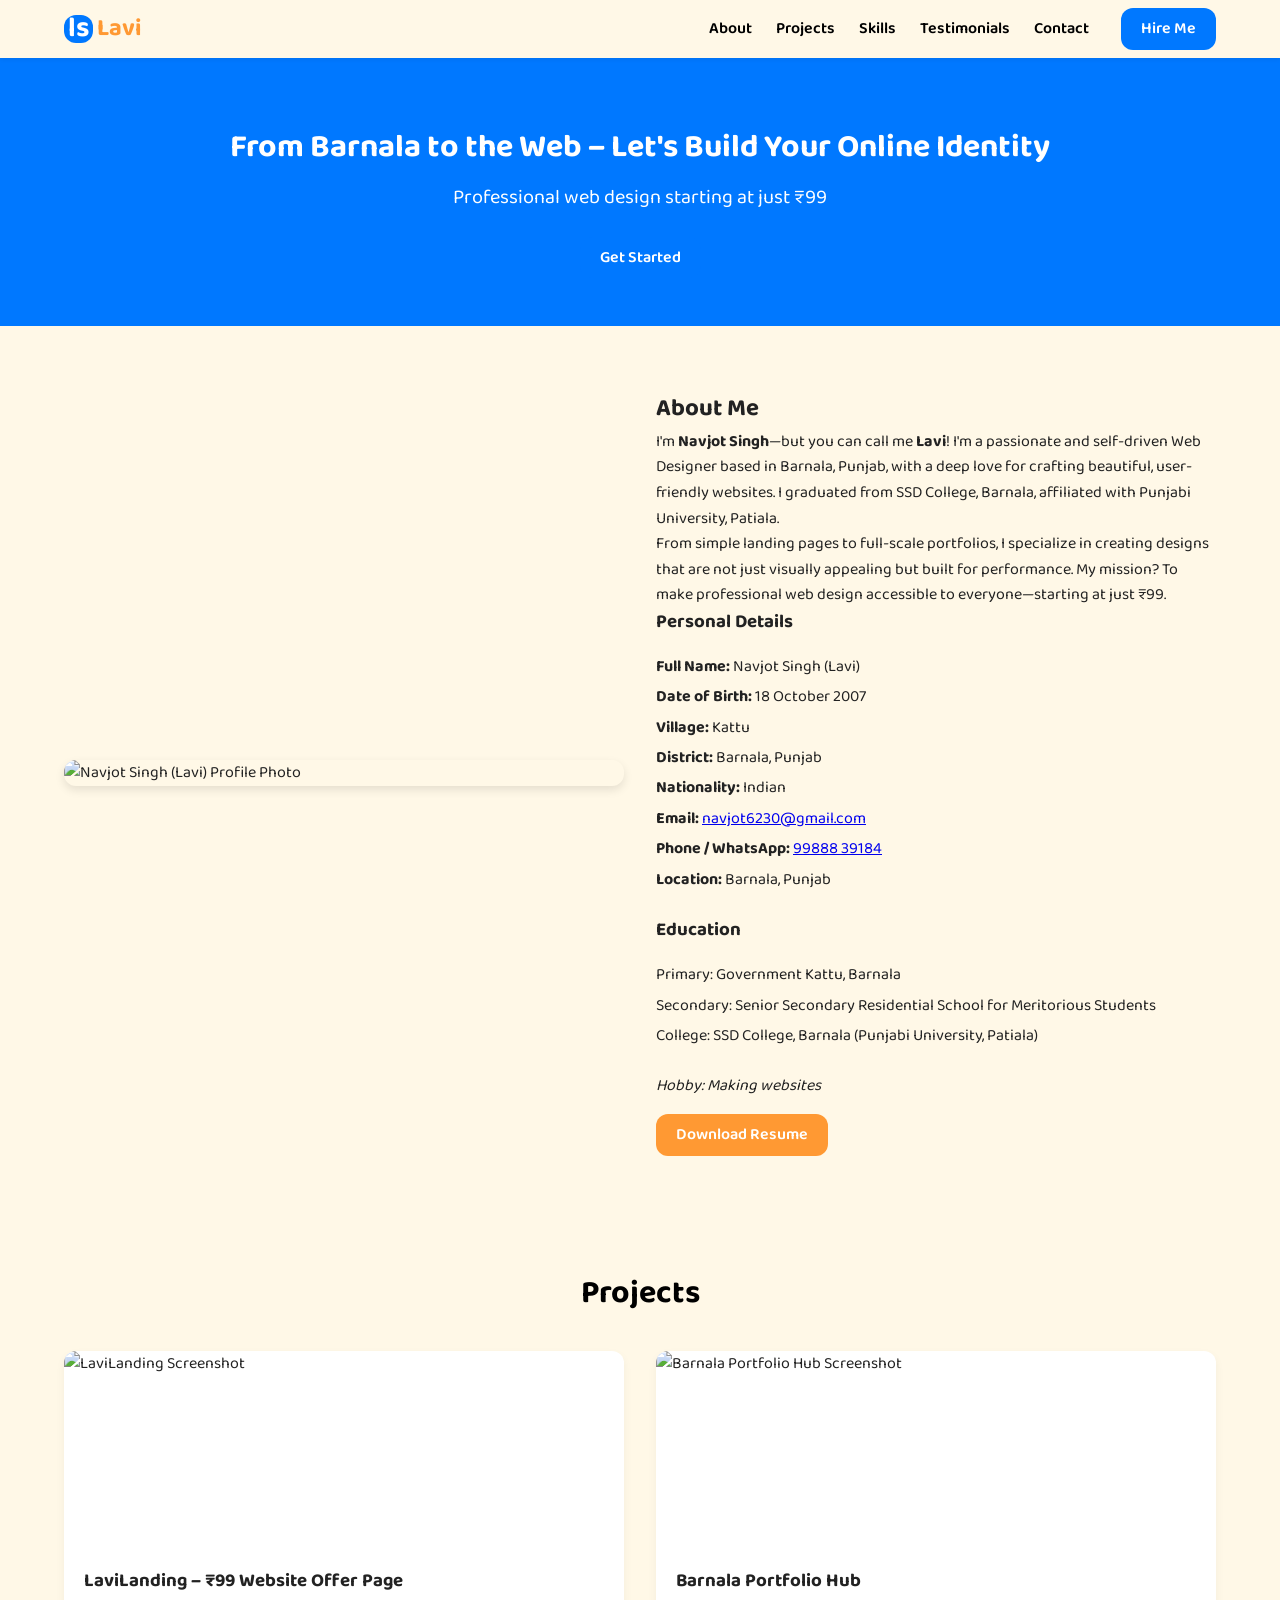
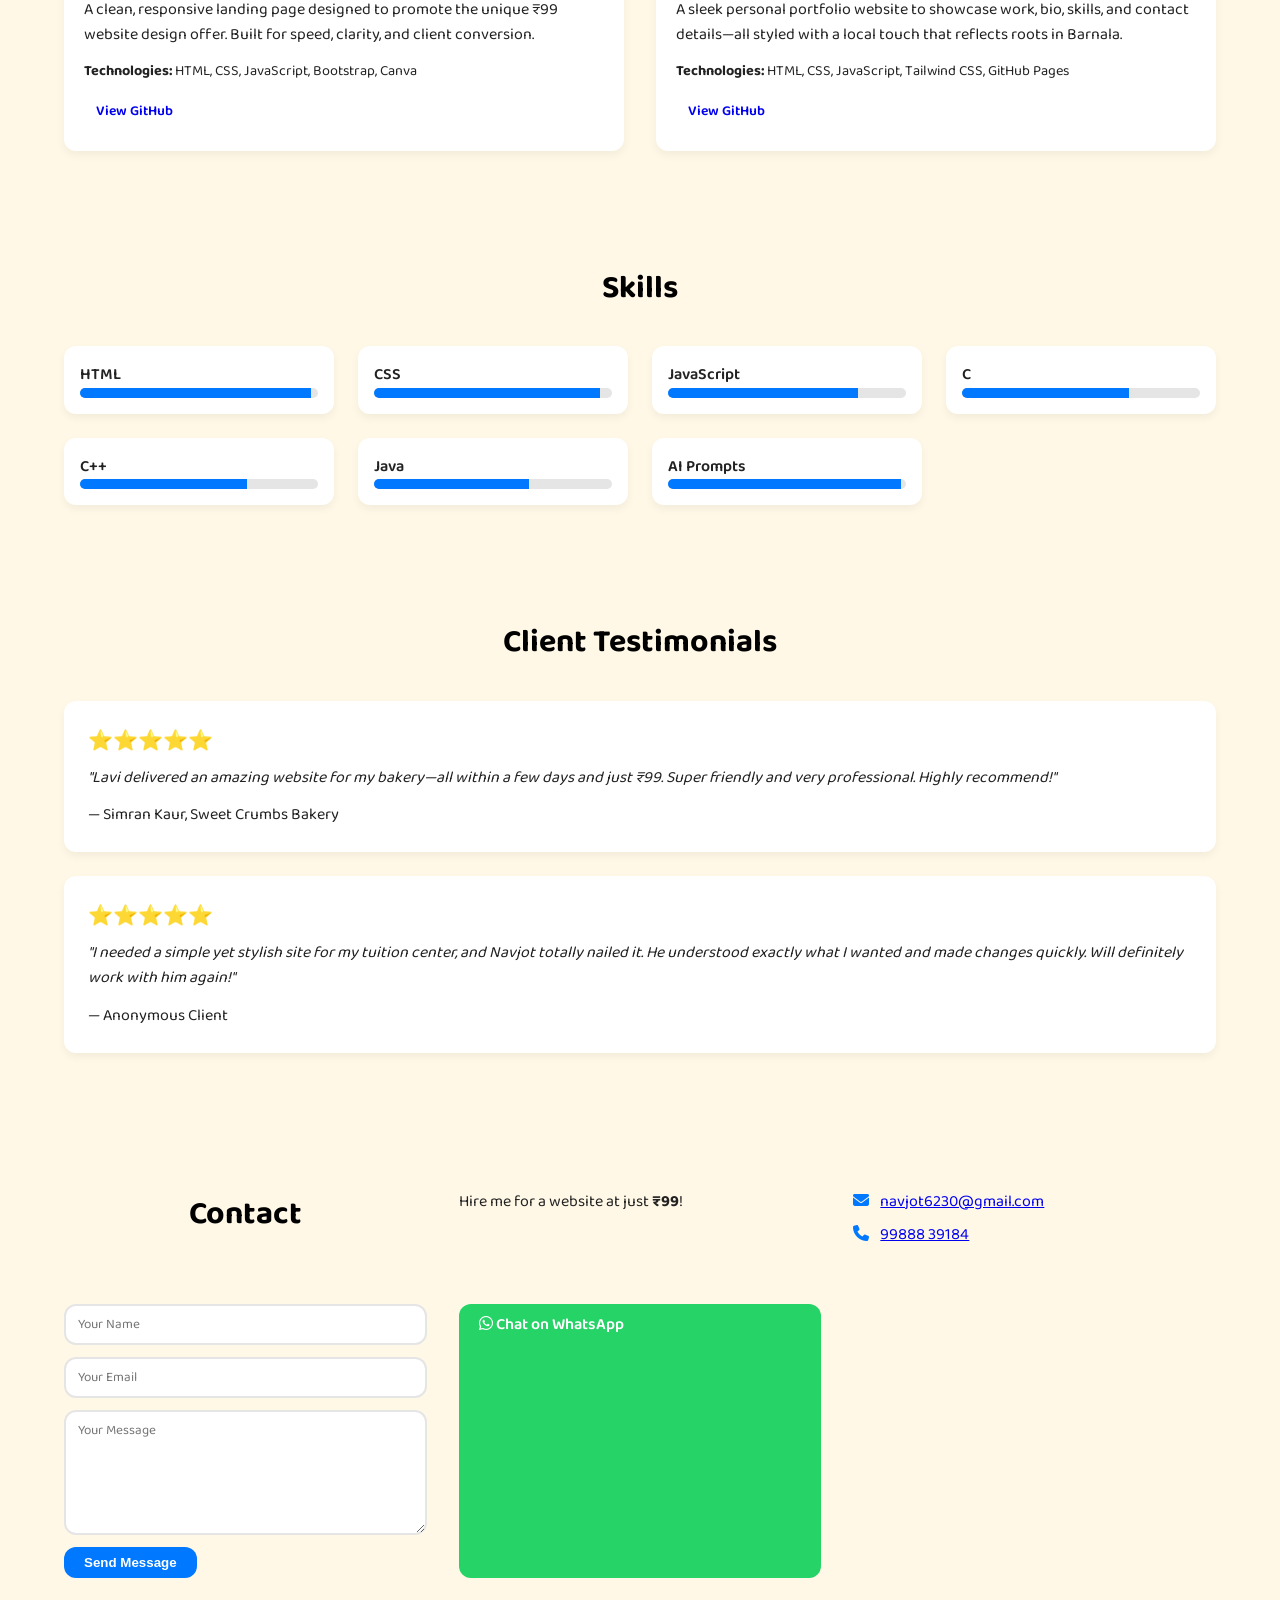
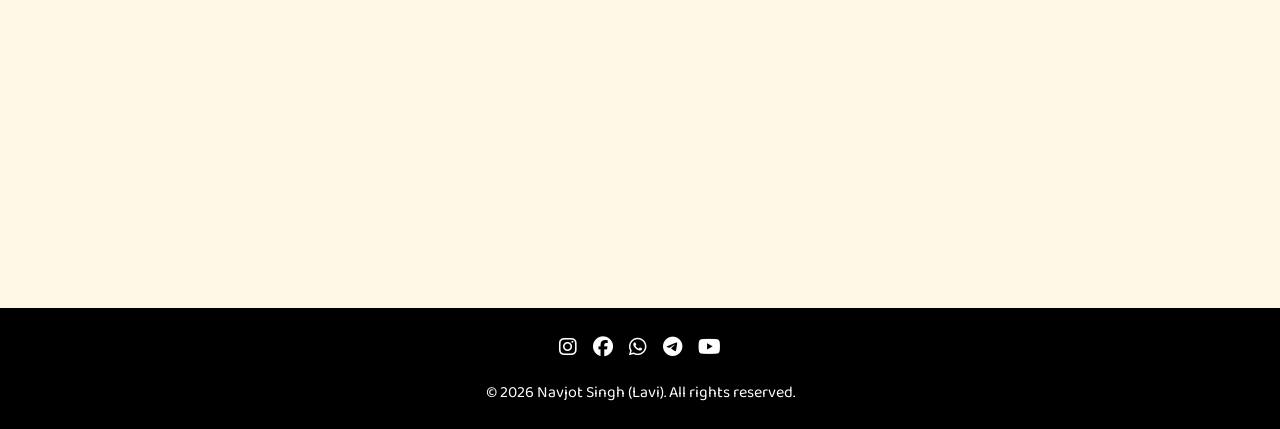
==== index.html @ 74b651ef "Create personal portfolio website with responsive design and interactive features Co-authored-by: sa" ====
<!DOCTYPE html>
<html lang="en">
<head>
  <meta charset="UTF-8" />
  <meta http-equiv="X-UA-Compatible" content="IE=edge" />
  <meta name="viewport" content="width=device-width, initial-scale=1.0" />
  <title>Navjot Singh | Web Designer</title>

  <!-- Google Fonts: Playful rounded font -->
  <link href="https://fonts.googleapis.com/css2?family=Baloo+2:wght@400;600;700&display=swap" rel="stylesheet" />

  <!-- Font Awesome for icons -->
  <link
    rel="stylesheet"
    href="https://cdnjs.cloudflare.com/ajax/libs/font-awesome/6.5.0/css/all.min.css"
    integrity="sha512-V/9qNvZ9wK9mJl+pdJYl4rywDYEpn9I4QeL0iXk0n0U0DQZjgFPB4HhY8vox5lsthPOXJtiXTx30+inrO8U5Bw=="
    crossorigin="anonymous"
    referrerpolicy="no-referrer"
  />

  <!-- Main stylesheet -->
  <link rel="stylesheet" href="css/style.css" />
</head>
<body>
  <!-- Header & Navigation -->
  <header class="header">
    <div class="container nav-container">
      <a href="#" class="logo" aria-label="Lavi Logo">
        <!-- Simple text logo; replace span with an actual SVG or image if available -->
        <span class="logo-icon">ls</span>
        <span class="logo-text">Lavi</span>
      </a>

      <nav class="navbar" id="navbar">
        <ul class="nav-links">
          <li><a href="#about">About</a></li>
          <li><a href="#projects">Projects</a></li>
          <li><a href="#skills">Skills</a></li>
          <li><a href="#testimonials">Testimonials</a></li>
          <li><a href="#contact">Contact</a></li>
        </ul>
        <a class="btn btn-hire" href="https://wa.me/919988839184" target="_blank" rel="noopener">Hire Me</a>
      </nav>

      <!-- Mobile menu toggle -->
      <button class="burger" id="burger" aria-label="Toggle navigation">
        <span class="bar"></span>
        <span class="bar"></span>
        <span class="bar"></span>
      </button>
    </div>
  </header>

  <main>
    <!-- Hero / Tagline -->
    <section id="hero" class="hero">
      <div class="container hero-content">
        <h1 class="hero-title">From Barnala to the Web – Let's Build Your Online Identity</h1>
        <p class="hero-subtitle">Professional web design starting at just ₹99</p>
        <a href="#contact" class="btn btn-primary">Get Started</a>
      </div>
    </section>

    <!-- About Section -->
    <section id="about" class="section about-section">
      <div class="container about-container">
        <img
          src="https://i.imgur.com/mAOugDT.png"
          alt="Navjot Singh (Lavi) Profile Photo"
          class="profile-photo"
        />

        <div class="about-text">
          <h2>About Me</h2>
          <p>
            I'm <strong>Navjot Singh</strong>—but you can call me <strong>Lavi</strong>! I'm a passionate and
            self-driven Web Designer based in Barnala, Punjab, with a deep love for crafting beautiful,
            user-friendly websites. I graduated from SSD College, Barnala, affiliated with Punjabi University,
            Patiala.
          </p>
          <p>
            From simple landing pages to full-scale portfolios, I specialize in creating designs that are not
            just visually appealing but built for performance. My mission? To make professional web design
            accessible to everyone—starting at just ₹99.
          </p>

          <h3>Personal Details</h3>
          <ul class="personal-details">
            <li><strong>Full Name:</strong> Navjot Singh (Lavi)</li>
            <li><strong>Date of Birth:</strong> 18 October 2007</li>
            <li><strong>Village:</strong> Kattu</li>
            <li><strong>District:</strong> Barnala, Punjab</li>
            <li><strong>Nationality:</strong> Indian</li>
            <li><strong>Email:</strong> <a href="mailto:navjot6230@gmail.com">navjot6230@gmail.com</a></li>
            <li><strong>Phone / WhatsApp:</strong> <a href="tel:+919988839184">99888&nbsp;39184</a></li>
            <li><strong>Location:</strong> Barnala, Punjab</li>
          </ul>

          <h3>Education</h3>
          <ul class="education-details">
            <li>Primary: Government Kattu, Barnala</li>
            <li>Secondary: Senior Secondary Residential School for Meritorious Students</li>
            <li>College: SSD College, Barnala (Punjabi University, Patiala)</li>
          </ul>

          <p class="hobby">Hobby: Making websites</p>

          <a href="assets/resume.pdf" class="btn btn-secondary" download>Download Resume</a>
        </div>
      </div>
    </section>

    <!-- Projects Section -->
    <section id="projects" class="section projects-section">
      <div class="container">
        <h2 class="section-title">Projects</h2>

        <div class="projects-grid">
          <!-- Project 1 -->
          <article class="project-card">
            <img src="assets/project1-placeholder.png" alt="LaviLanding Screenshot" />
            <div class="project-content">
              <h3>LaviLanding – ₹99 Website Offer Page</h3>
              <p>
                A clean, responsive landing page designed to promote the unique ₹99 website design offer. Built
                for speed, clarity, and client conversion.
              </p>
              <p class="tech-stack">
                <strong>Technologies:</strong> HTML, CSS, JavaScript, Bootstrap, Canva
              </p>
              <div class="project-links">
                <a href="#" target="_blank" class="btn btn-sm">View GitHub</a>
              </div>
            </div>
          </article>

          <!-- Project 2 -->
          <article class="project-card">
            <img src="assets/project2-placeholder.png" alt="Barnala Portfolio Hub Screenshot" />
            <div class="project-content">
              <h3>Barnala Portfolio Hub</h3>
              <p>
                A sleek personal portfolio website to showcase work, bio, skills, and contact details—all
                styled with a local touch that reflects roots in Barnala.
              </p>
              <p class="tech-stack">
                <strong>Technologies:</strong> HTML, CSS, JavaScript, Tailwind CSS, GitHub Pages
              </p>
              <div class="project-links">
                <a href="#" target="_blank" class="btn btn-sm">View GitHub</a>
              </div>
            </div>
          </article>
        </div>
      </div>
    </section>

    <!-- Skills Section -->
    <section id="skills" class="section skills-section">
      <div class="container">
        <h2 class="section-title">Skills</h2>

        <div class="skills-grid">
          <div class="skill">
            <span class="skill-name">HTML</span>
            <div class="progress-bar" data-level="97"></div>
          </div>
          <div class="skill">
            <span class="skill-name">CSS</span>
            <div class="progress-bar" data-level="95"></div>
          </div>
          <div class="skill">
            <span class="skill-name">JavaScript</span>
            <div class="progress-bar" data-level="80"></div>
          </div>
          <div class="skill">
            <span class="skill-name">C</span>
            <div class="progress-bar" data-level="70"></div>
          </div>
          <div class="skill">
            <span class="skill-name">C++</span>
            <div class="progress-bar" data-level="70"></div>
          </div>
          <div class="skill">
            <span class="skill-name">Java</span>
            <div class="progress-bar" data-level="65"></div>
          </div>
          <div class="skill">
            <span class="skill-name">AI Prompts</span>
            <div class="progress-bar" data-level="98"></div>
          </div>
        </div>
      </div>
    </section>

    <!-- Testimonials Section -->
    <section id="testimonials" class="section testimonials-section">
      <div class="container">
        <h2 class="section-title">Client Testimonials</h2>
        <div class="testimonial">
          <p class="rating">⭐️⭐️⭐️⭐️⭐️</p>
          <blockquote>
            "Lavi delivered an amazing website for my bakery—all within a few days and just ₹99. Super friendly
            and very professional. Highly recommend!"
          </blockquote>
          <p class="author">— Simran Kaur, Sweet Crumbs Bakery</p>
        </div>

        <div class="testimonial">
          <p class="rating">⭐️⭐️⭐️⭐️⭐️</p>
          <blockquote>
            "I needed a simple yet stylish site for my tuition center, and Navjot totally nailed it. He
            understood exactly what I wanted and made changes quickly. Will definitely work with him again!"
          </blockquote>
          <p class="author">— Anonymous Client</p>
        </div>
      </div>
    </section>

    <!-- Contact Section -->
    <section id="contact" class="section contact-section">
      <div class="container contact-container">
        <h2 class="section-title">Contact</h2>
        <p class="cta-text">Hire me for a website at just <strong>₹99</strong>!</p>

        <div class="contact-info">
          <p><i class="fas fa-envelope"></i> <a href="mailto:navjot6230@gmail.com">navjot6230@gmail.com</a></p>
          <p><i class="fas fa-phone"></i> <a href="tel:+919988839184">99888&nbsp;39184</a></p>
        </div>

        <form class="contact-form" action="https://formspree.io/f/your_form_id" method="POST">
          <input type="text" name="name" placeholder="Your Name" required />
          <input type="email" name="email" placeholder="Your Email" required />
          <textarea name="message" rows="5" placeholder="Your Message" required></textarea>
          <button type="submit" class="btn btn-primary">Send Message</button>
        </form>

        <a class="btn btn-whatsapp" href="https://wa.me/919988839184" target="_blank" rel="noopener">
          <i class="fab fa-whatsapp"></i> Chat on WhatsApp
        </a>

        <!-- Embed Google Map -->
        <div class="map-wrapper">
          <iframe
            src="https://www.google.com/maps?q=Kattu%20Barnala%20Punjab&output=embed"
            loading="lazy"
            referrerpolicy="no-referrer-when-downgrade"
            title="Kattu, Barnala, Punjab Location"></iframe>
        </div>
      </div>
    </section>
  </main>

  <!-- Footer -->
  <footer class="footer">
    <div class="container footer-container">
      <div class="social-links">
        <a href="https://www.instagram.com/lavi__47x?igsh=YzA5d3l1a29jNGkz" target="_blank" aria-label="Instagram"><i class="fab fa-instagram"></i></a>
        <a href="https://www.facebook.com/share/15iCTznhn7/" target="_blank" aria-label="Facebook"><i class="fab fa-facebook"></i></a>
        <a href="https://wa.me/qr/LM7FTAKKUY2JJ1" target="_blank" aria-label="WhatsApp"><i class="fab fa-whatsapp"></i></a>
        <a href="https://t.me/Lavi00006" target="_blank" aria-label="Telegram"><i class="fab fa-telegram"></i></a>
        <a href="https://youtube.com/@lavibarnala?si=M-4lL4zSUDJG3lQK" target="_blank" aria-label="YouTube"><i class="fab fa-youtube"></i></a>
      </div>
      <p>&copy; <span id="year"></span> Navjot Singh (Lavi). All rights reserved.</p>
    </div>
  </footer>

  <!-- Main script -->
  <script src="js/script.js"></script>
</body>
</html>
---- css/style.css ----
:root {
  --creme: #fff8e7;
  --saffron: #ff9933;
  --blue: #0078ff;
  --black: #000;
  --primary: var(--blue);
  --text: #222;
  --radius: 0.75rem;
}

* {
  box-sizing: border-box;
  margin: 0;
  padding: 0;
}

html {
  scroll-behavior: smooth;
}

body {
  font-family: "Baloo 2", cursive, sans-serif;
  background: var(--creme);
  color: var(--text);
  line-height: 1.6;
}

img {
  max-width: 100%;
  display: block;
}

.container {
  width: 90%;
  max-width: 1200px;
  margin: 0 auto;
}

/* Header */
.header {
  background: var(--creme);
  position: sticky;
  top: 0;
  z-index: 1000;
  box-shadow: 0 2px 4px rgba(0, 0, 0, 0.05);
}

.nav-container {
  display: flex;
  align-items: center;
  justify-content: space-between;
  padding: 0.5rem 0;
}

.logo {
  display: flex;
  align-items: center;
  gap: 0.25rem;
  font-size: 1.5rem;
  font-weight: 700;
  color: var(--saffron);
  text-decoration: none;
}

.logo-icon {
  font-size: 1.75rem;
  background: var(--blue);
  color: #fff;
  padding: 0 0.25rem;
  border-radius: var(--radius);
  line-height: 1;
}

.navbar {
  display: flex;
  align-items: center;
  gap: 2rem;
}

.nav-links {
  list-style: none;
  display: flex;
  gap: 1.5rem;
}

.nav-links a {
  text-decoration: none;
  color: var(--black);
  font-weight: 600;
  transition: color 0.2s ease-in-out;
}

.nav-links a:hover {
  color: var(--primary);
}

.btn {
  display: inline-block;
  padding: 0.5rem 1.25rem;
  border: none;
  border-radius: var(--radius);
  font-weight: 600;
  cursor: pointer;
  text-decoration: none;
}

.btn-hire,
.btn-primary {
  background: var(--primary);
  color: #fff;
}

.btn-secondary {
  background: var(--saffron);
  color: #fff;
}

.btn-sm {
  padding: 0.3rem 0.75rem;
  font-size: 0.875rem;
}

.btn-whatsapp {
  background: #25d366;
  color: #fff;
}

/* Burger */
.burger {
  background: transparent;
  border: none;
  cursor: pointer;
  display: none;
  flex-direction: column;
  gap: 4px;
}

.bar {
  width: 24px;
  height: 3px;
  background: var(--black);
  transition: all 0.3s ease-in-out;
}

/* Hero */
.hero {
  display: flex;
  align-items: center;
  justify-content: center;
  text-align: center;
  padding: 4rem 0 3rem;
  background: var(--primary);
  color: #fff;
}

.hero-title {
  font-size: 2rem;
  margin-bottom: 0.5rem;
}

.hero-subtitle {
  font-size: 1.25rem;
  margin-bottom: 1.5rem;
}

/* Sections */
.section {
  padding: 4rem 0 3rem;
}

.section-title {
  text-align: center;
  font-size: 2rem;
  margin-bottom: 2rem;
  color: var(--black);
}

/* About */
.about-container {
  display: grid;
  grid-template-columns: repeat(auto-fit, minmax(280px, 1fr));
  gap: 2rem;
  align-items: center;
}

.profile-photo {
  border-radius: var(--radius);
  box-shadow: 0 4px 10px rgba(0, 0, 0, 0.1);
}

.personal-details,
.education-details {
  list-style: none;
  margin: 1rem 0 1.5rem;
}

.personal-details li,
.education-details li {
  margin-bottom: 0.3rem;
}

.hobby {
  font-style: italic;
  margin-bottom: 1rem;
}

/* Projects */
.projects-grid {
  display: grid;
  grid-template-columns: repeat(auto-fit, minmax(300px, 1fr));
  gap: 2rem;
}

.project-card {
  background: #fff;
  border-radius: var(--radius);
  overflow: hidden;
  box-shadow: 0 4px 10px rgba(0, 0, 0, 0.05);
  transition: transform 0.2s ease-in-out;
}

.project-card:hover {
  transform: translateY(-4px);
}

.project-card img {
  width: 100%;
  height: 200px;
  object-fit: cover;
}

.project-content {
  padding: 1rem 1.25rem 1.5rem;
}

.tech-stack {
  font-size: 0.9rem;
  margin: 0.75rem 0;
}

/* Skills */
.skills-grid {
  display: grid;
  grid-template-columns: repeat(auto-fit, minmax(250px, 1fr));
  gap: 1.5rem;
}

.skill {
  background: #fff;
  padding: 1rem;
  border-radius: var(--radius);
  box-shadow: 0 4px 8px rgba(0, 0, 0, 0.05);
}

.skill-name {
  font-weight: 600;
  margin-bottom: 0.5rem;
}

.progress-bar {
  width: 100%;
  height: 10px;
  background: #e5e5e5;
  border-radius: 10px;
  position: relative;
  overflow: hidden;
}

.progress-bar::before {
  content: "";
  position: absolute;
  top: 0;
  left: 0;
  height: 100%;
  width: var(--level, 0%);
  background: var(--primary);
  transition: width 1s ease-in-out;
}

/* Testimonials */
.testimonial {
  background: #fff;
  padding: 1.5rem;
  margin-bottom: 1.5rem;
  border-radius: var(--radius);
  box-shadow: 0 4px 8px rgba(0, 0, 0, 0.05);
}

.testimonial .rating {
  font-size: 1.25rem;
  margin-bottom: 0.5rem;
  color: var(--saffron);
}

.testimonial blockquote {
  font-style: italic;
  margin-bottom: 0.75rem;
}

/* Contact */
.contact-container {
  display: grid;
  grid-template-columns: repeat(auto-fit, minmax(320px, 1fr));
  gap: 2rem;
}

.contact-info p {
  margin-bottom: 0.5rem;
}

.contact-info i {
  margin-right: 0.5rem;
  color: var(--primary);
}

.contact-form {
  display: flex;
  flex-direction: column;
  gap: 0.75rem;
}

.contact-form input,
.contact-form textarea {
  padding: 0.5rem 0.75rem;
  border: 2px solid #e5e5e5;
  border-radius: var(--radius);
  font-family: inherit;
}

.contact-form button {
  align-self: flex-start;
}

.map-wrapper {
  grid-column: 1 / -1;
  height: 250px;
  border-radius: var(--radius);
  overflow: hidden;
}

.map-wrapper iframe {
  width: 100%;
  height: 100%;
  border: 0;
}

/* Footer */
.footer {
  background: var(--black);
  color: #fff;
  padding: 1.5rem 0;
  text-align: center;
}

.footer-container {
  display: flex;
  flex-direction: column;
  gap: 1rem;
  align-items: center;
}

.social-links {
  display: flex;
  gap: 1rem;
}

.social-links a {
  color: #fff;
  font-size: 1.25rem;
  transition: color 0.2s ease-in-out;
}

.social-links a:hover {
  color: var(--saffron);
}

/* Responsive */
@media (max-width: 768px) {
  .navbar {
    position: fixed;
    top: 0;
    right: -100%;
    height: 100vh;
    width: 70%;
    background: var(--creme);
    flex-direction: column;
    align-items: flex-start;
    padding: 4rem 2rem;
    gap: 2rem;
    transition: right 0.3s ease-in-out;
  }

  .navbar.open {
    right: 0;
  }

  .nav-links {
    flex-direction: column;
    gap: 1rem;
  }

  .burger {
    display: flex;
  }
}
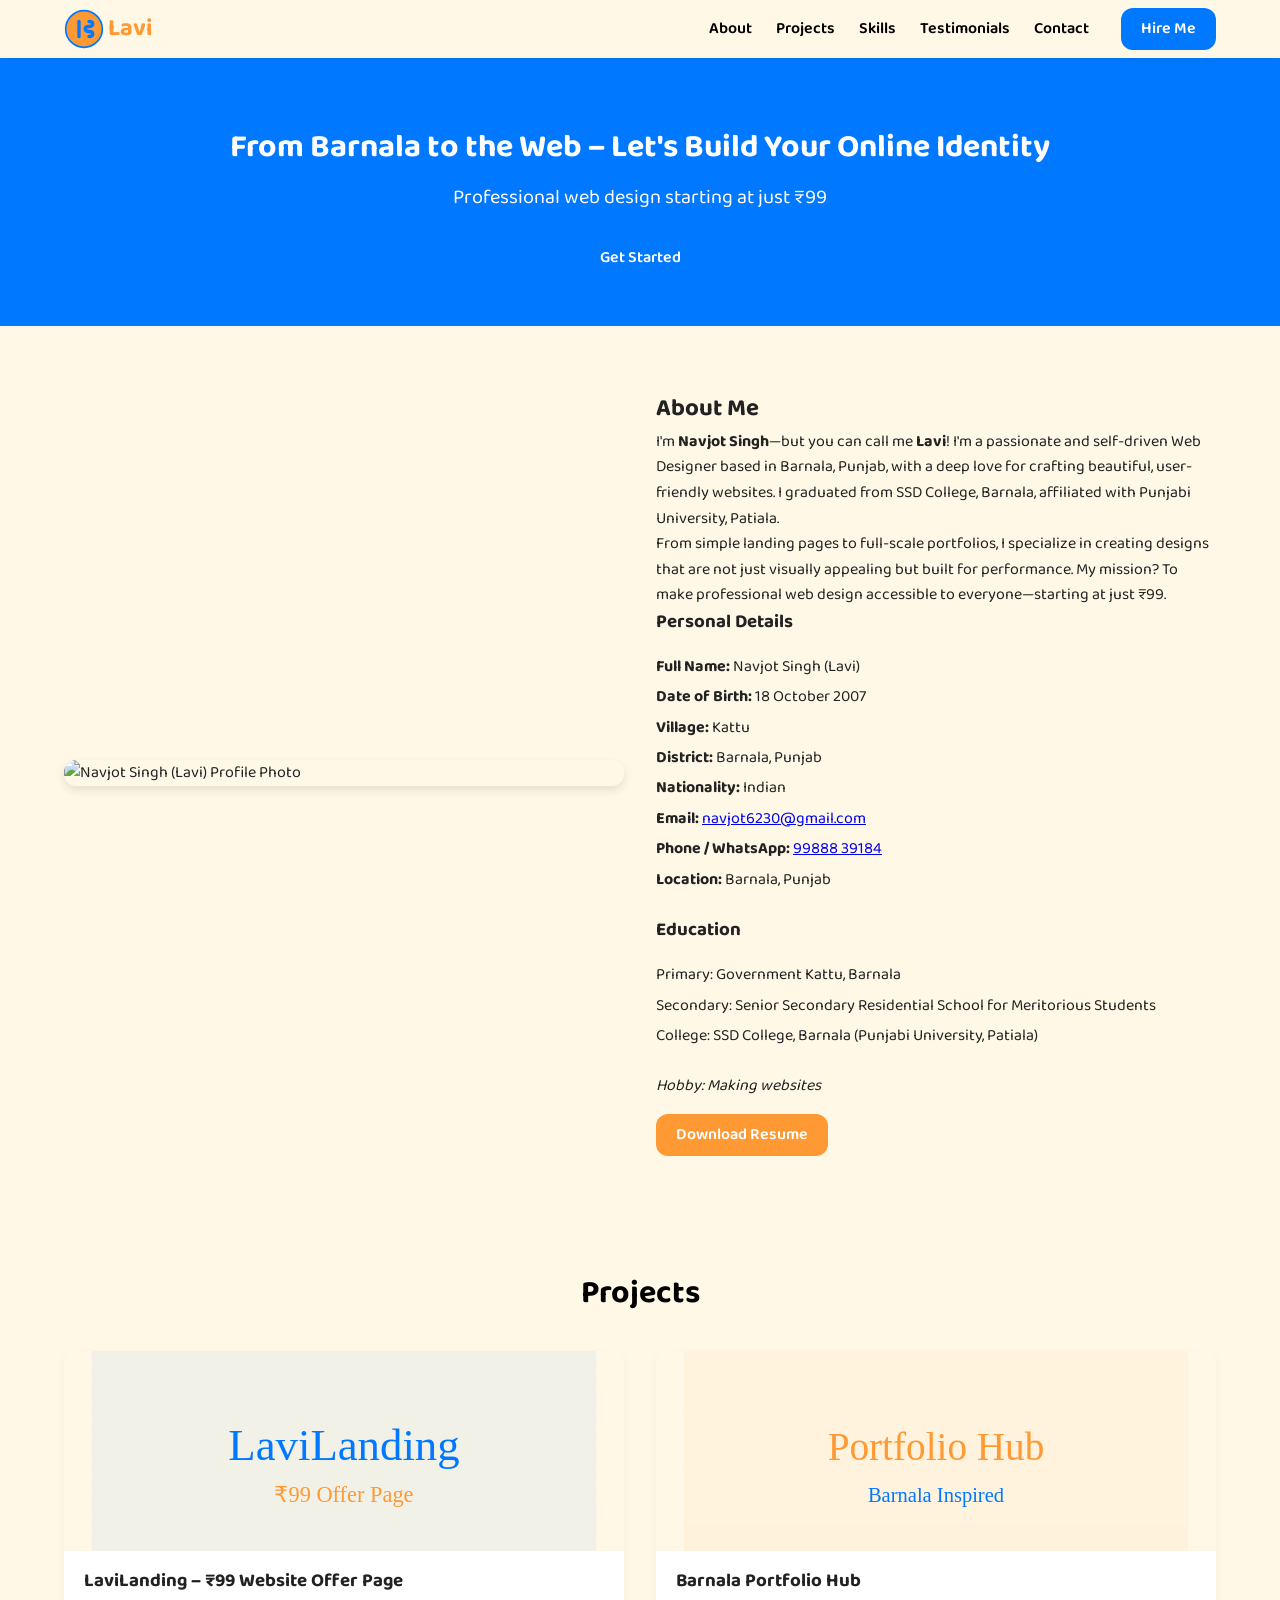
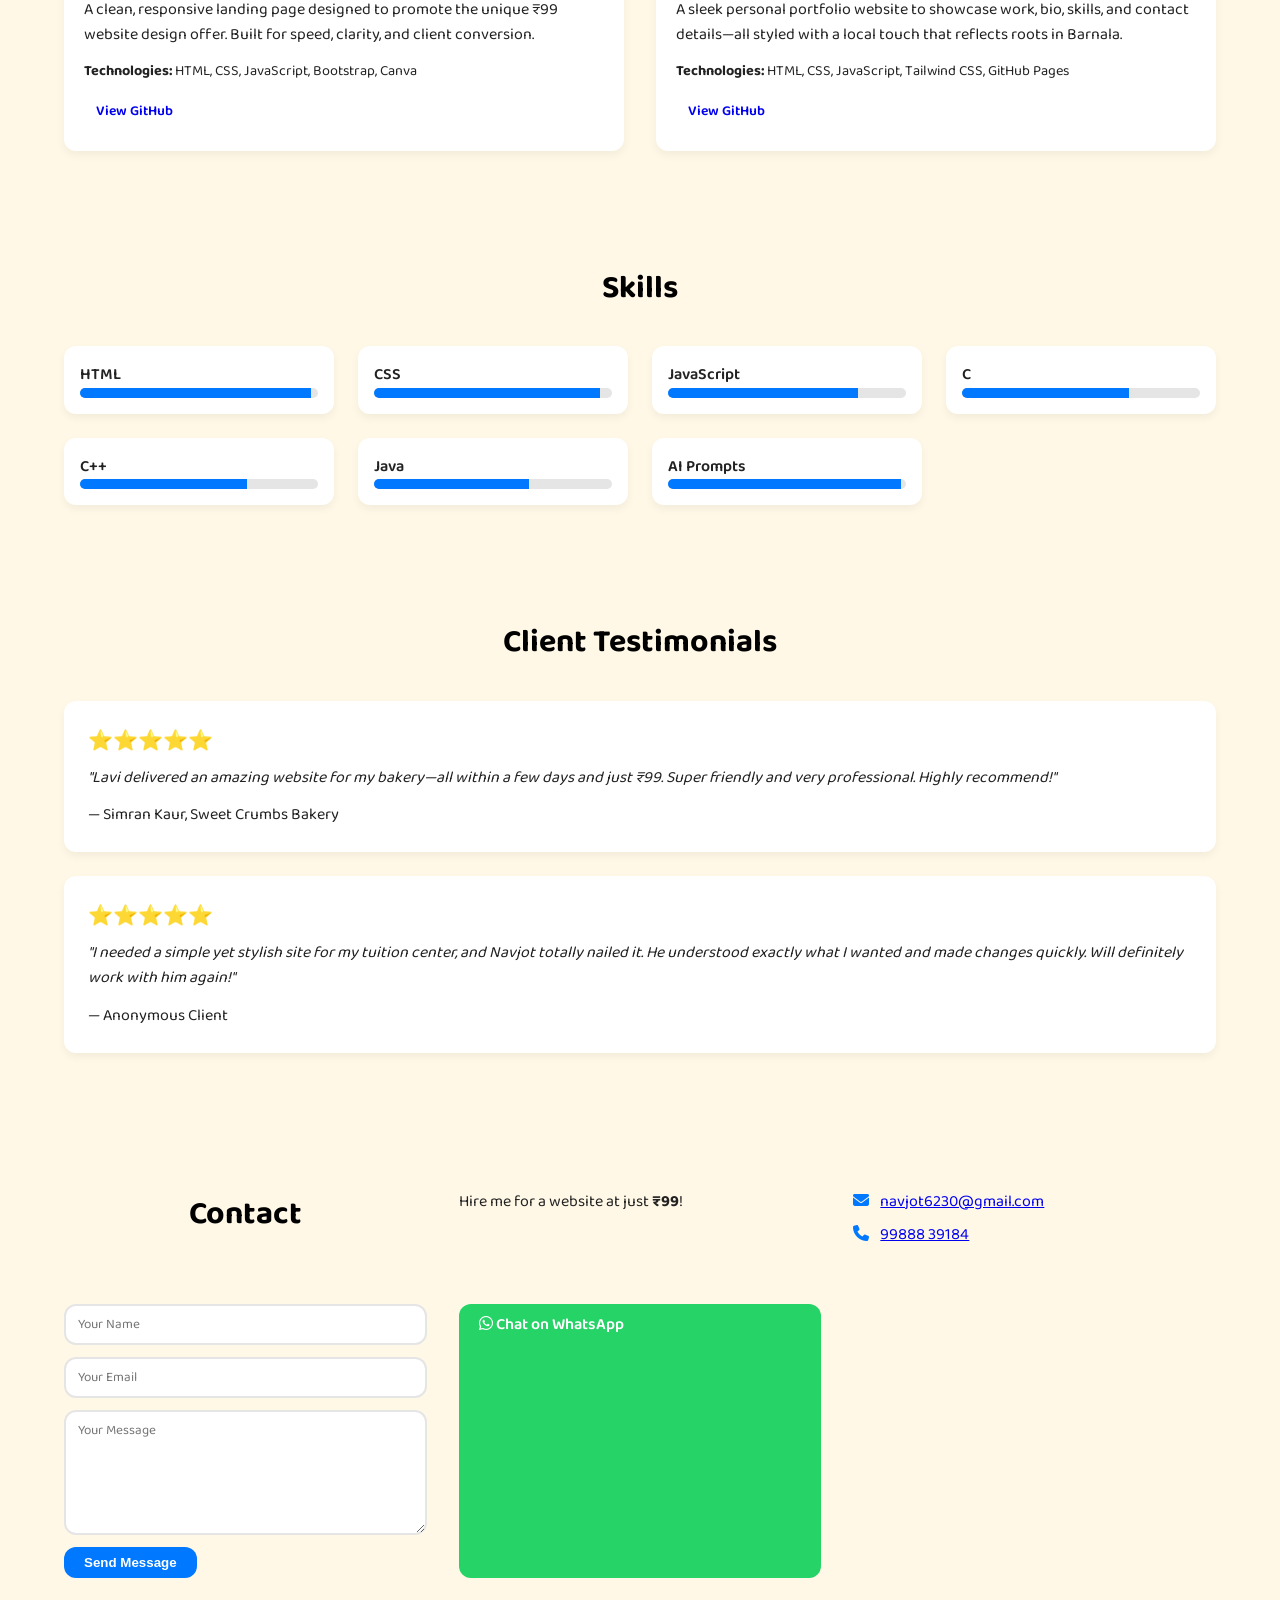
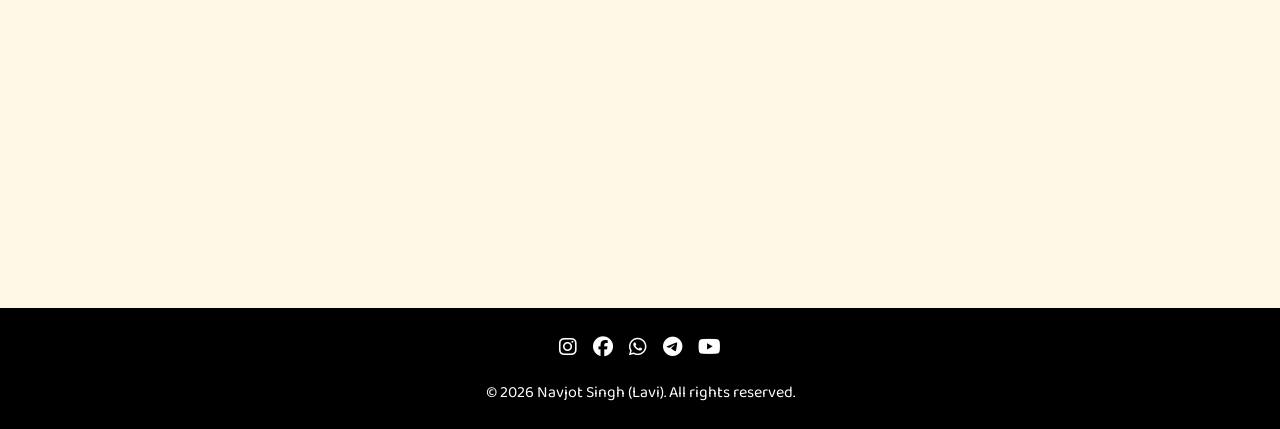
==== commit b147c14f: "Update project assets, logo, and contact form with new SVGs and details Co-authored-by: satpalsinghb" ====
--- a/index.html
+++ b/index.html
@@ -26,8 +26,7 @@
   <header class="header">
     <div class="container nav-container">
       <a href="#" class="logo" aria-label="Lavi Logo">
-        <!-- Simple text logo; replace span with an actual SVG or image if available -->
-        <span class="logo-icon">ls</span>
+        <img src="assets/logo.svg" alt="Punjab inspired ls logo" class="logo-icon-img" width="40" height="40" />
         <span class="logo-text">Lavi</span>
       </a>
 
@@ -118,7 +117,7 @@
         <div class="projects-grid">
           <!-- Project 1 -->
           <article class="project-card">
-            <img src="assets/project1-placeholder.png" alt="LaviLanding Screenshot" />
+            <img src="assets/lavlanding.svg" alt="LaviLanding Screenshot" />
             <div class="project-content">
               <h3>LaviLanding – ₹99 Website Offer Page</h3>
               <p>
@@ -129,14 +128,14 @@
                 <strong>Technologies:</strong> HTML, CSS, JavaScript, Bootstrap, Canva
               </p>
               <div class="project-links">
-                <a href="#" target="_blank" class="btn btn-sm">View GitHub</a>
+                <a href="https://github.com/lavi-barnala/LaviLanding" target="_blank" class="btn btn-sm">View GitHub</a>
               </div>
             </div>
           </article>
 
           <!-- Project 2 -->
           <article class="project-card">
-            <img src="assets/project2-placeholder.png" alt="Barnala Portfolio Hub Screenshot" />
+            <img src="assets/portfoliohub.svg" alt="Barnala Portfolio Hub Screenshot" />
             <div class="project-content">
               <h3>Barnala Portfolio Hub</h3>
               <p>
@@ -147,7 +146,7 @@
                 <strong>Technologies:</strong> HTML, CSS, JavaScript, Tailwind CSS, GitHub Pages
               </p>
               <div class="project-links">
-                <a href="#" target="_blank" class="btn btn-sm">View GitHub</a>
+                <a href="https://github.com/lavi-barnala/PortfolioHub" target="_blank" class="btn btn-sm">View GitHub</a>
               </div>
             </div>
           </article>
@@ -228,7 +227,7 @@
           <p><i class="fas fa-phone"></i> <a href="tel:+919988839184">99888&nbsp;39184</a></p>
         </div>
 
-        <form class="contact-form" action="https://formspree.io/f/your_form_id" method="POST">
+        <form class="contact-form" action="https://formspree.io/f/xayrdjvp" method="POST">
           <input type="text" name="name" placeholder="Your Name" required />
           <input type="email" name="email" placeholder="Your Email" required />
           <textarea name="message" rows="5" placeholder="Your Message" required></textarea>
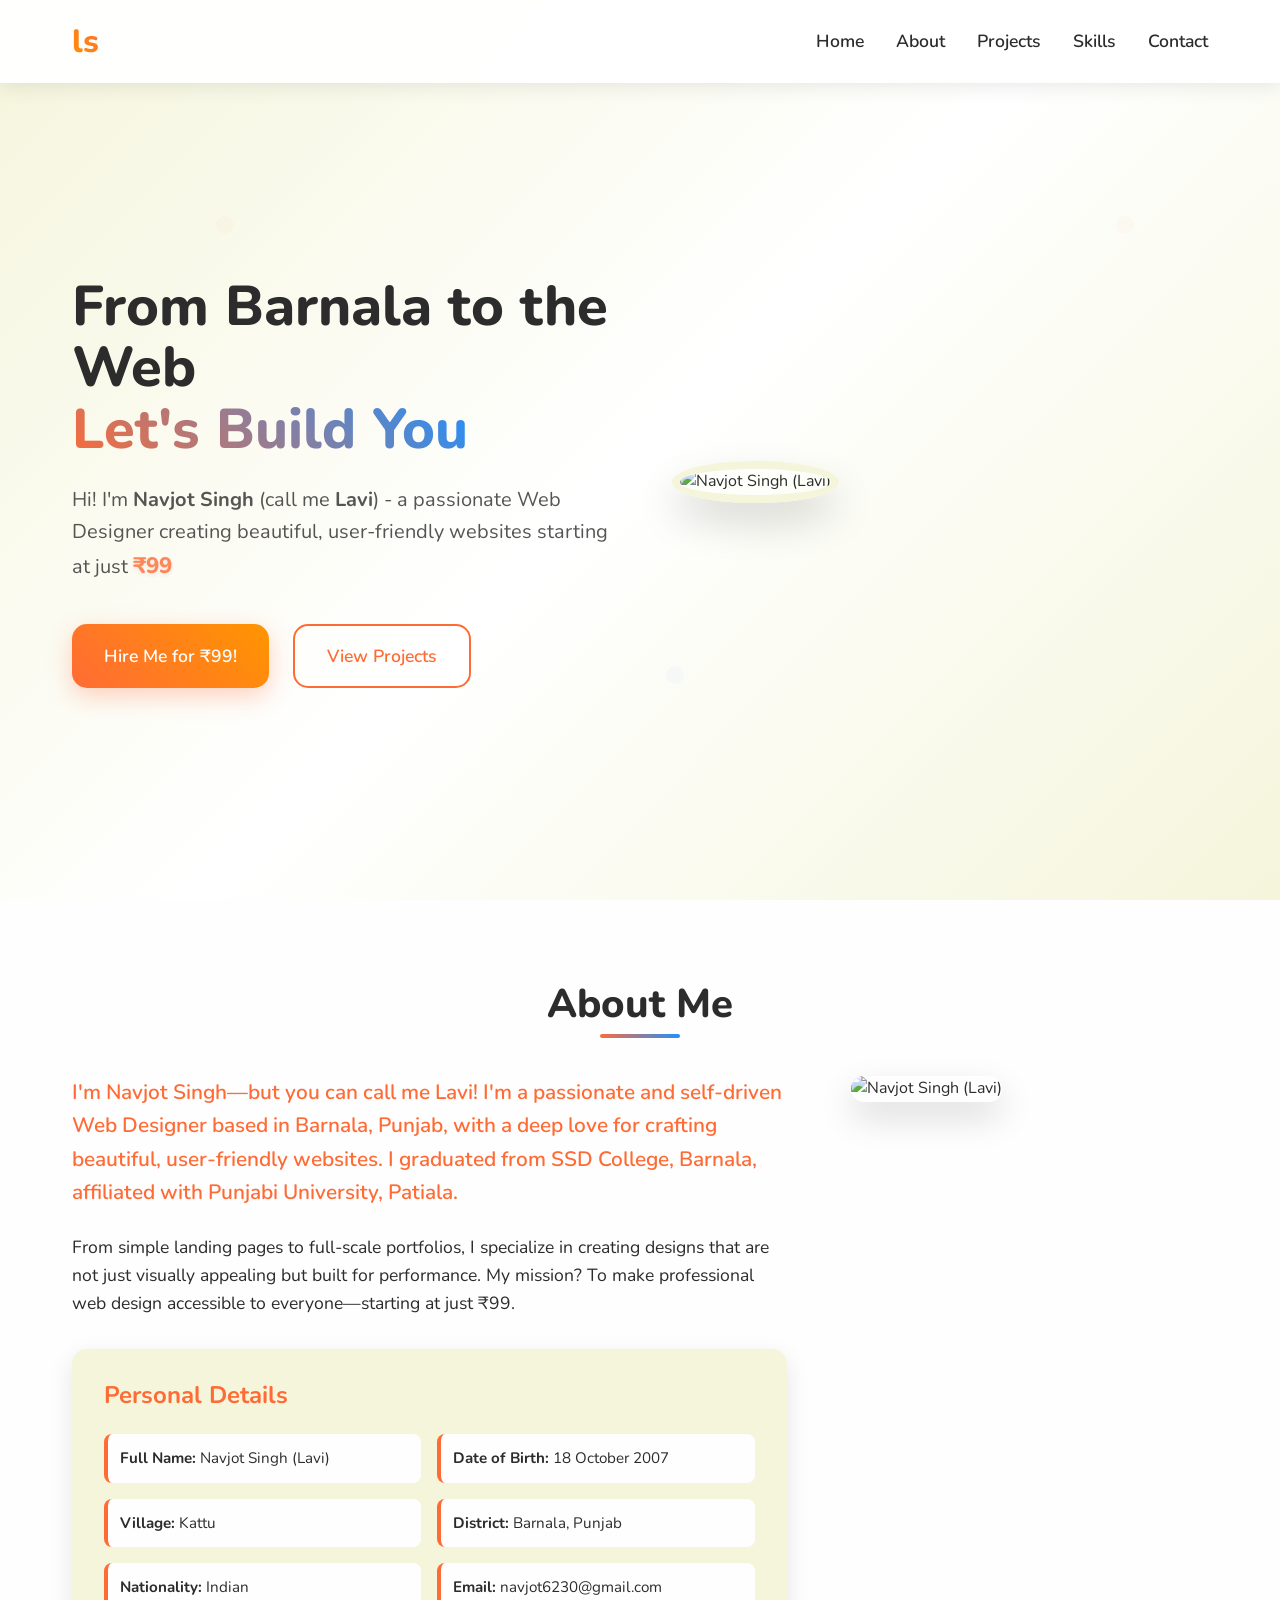
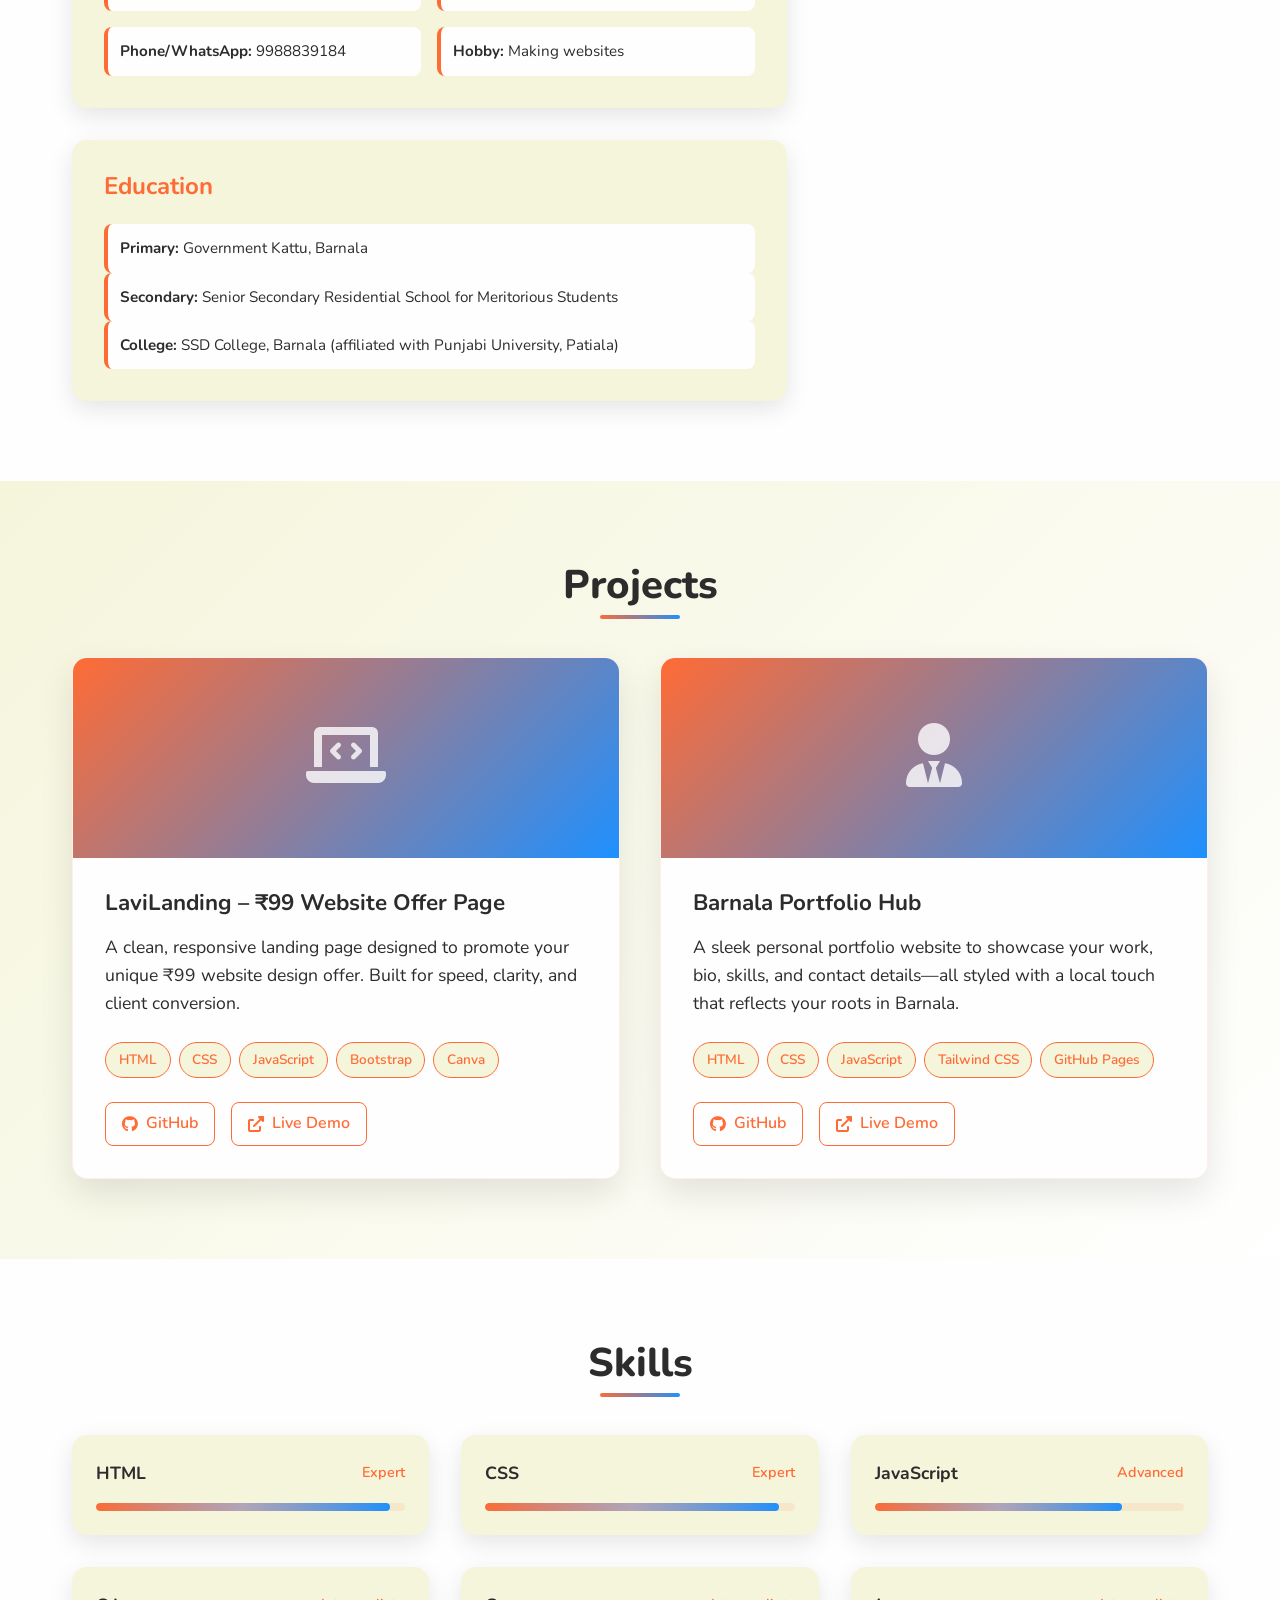
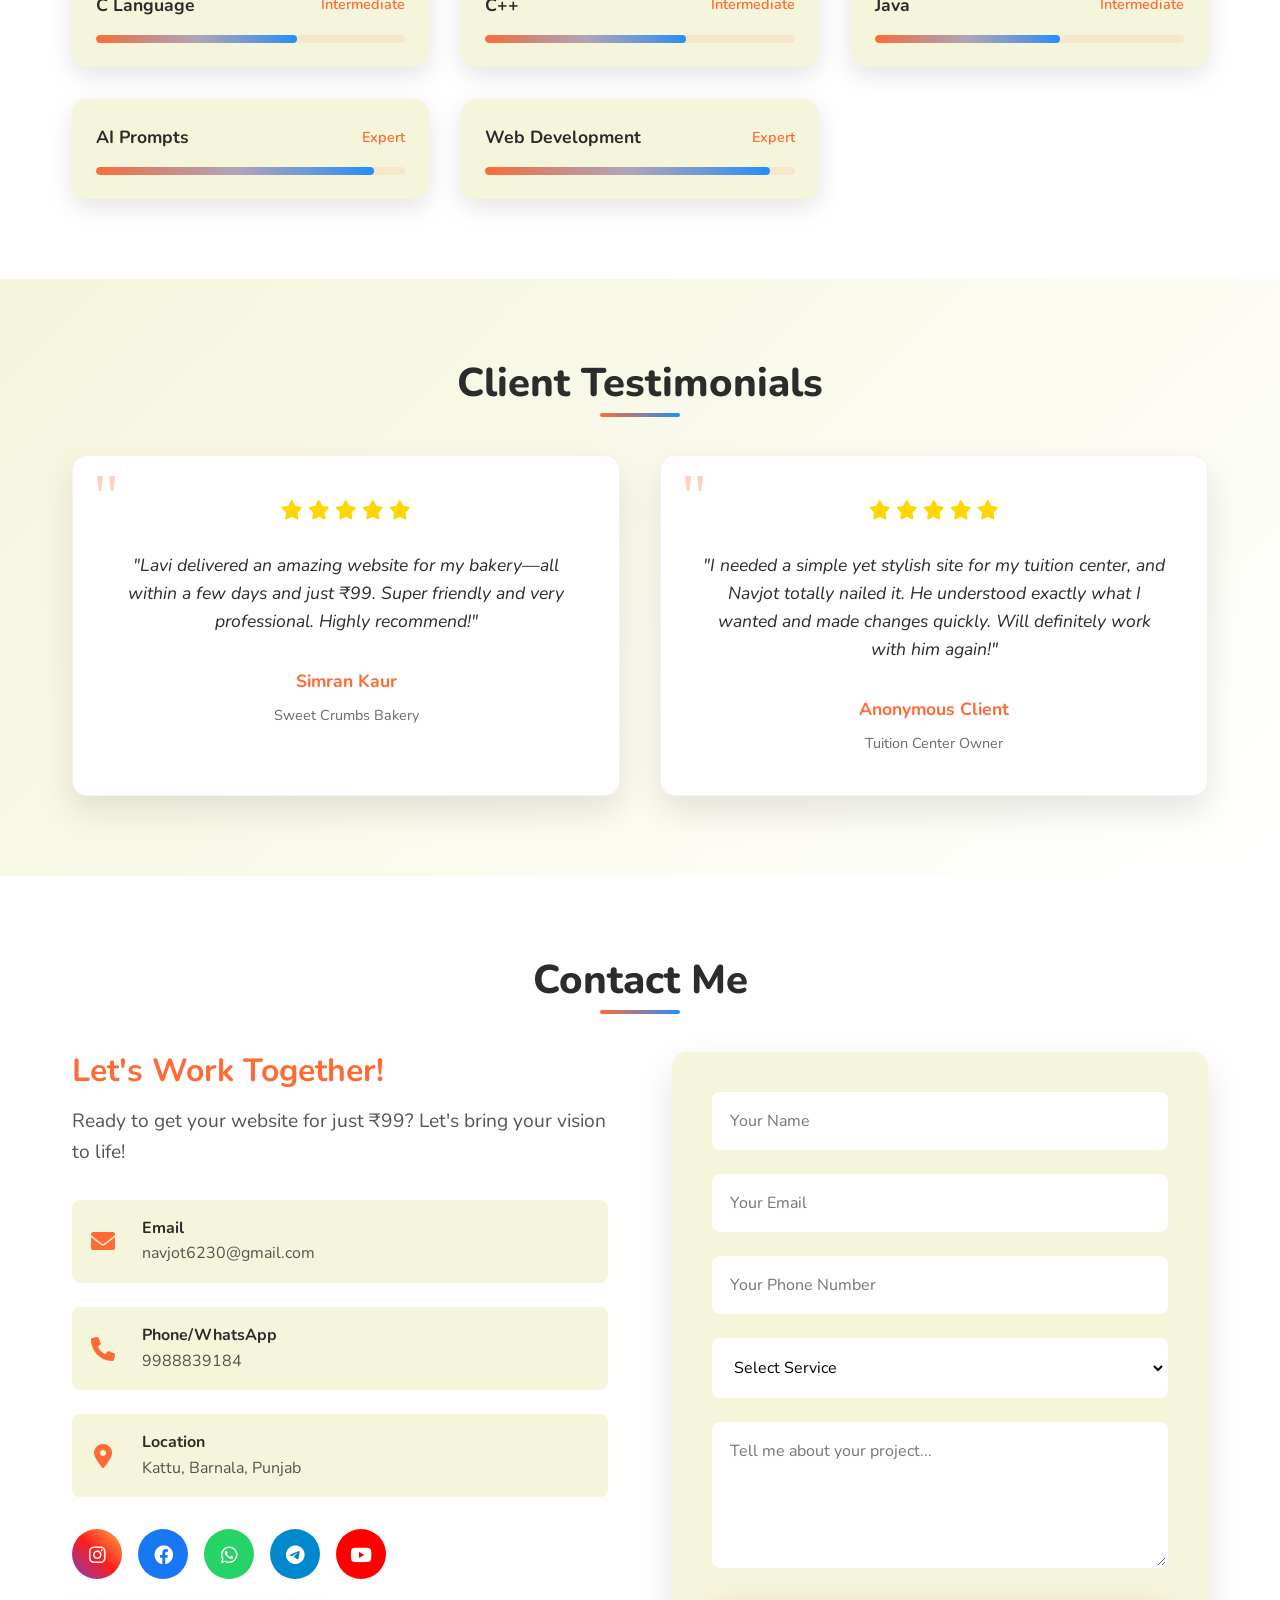
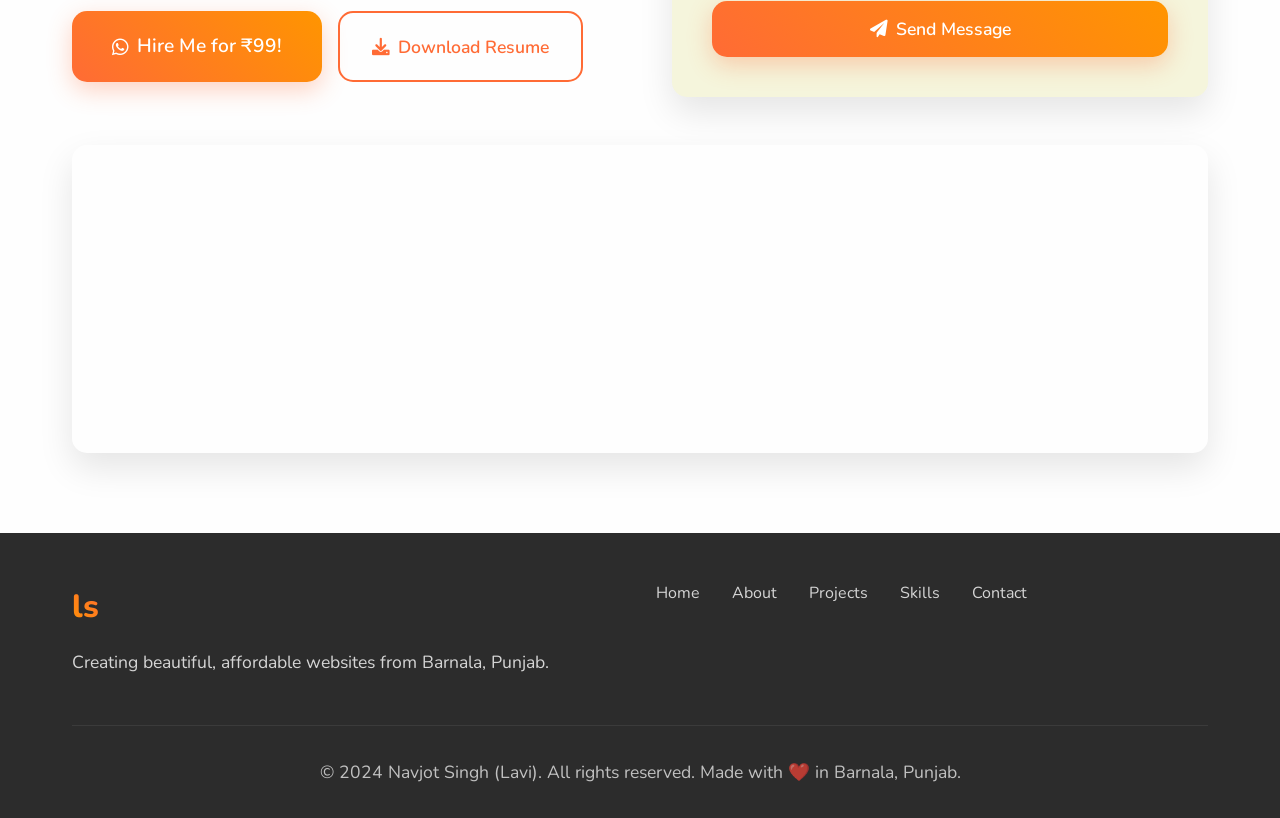
==== commit 15472f52: "Create initial portfolio website for Navjot Singh (Lavi) Co-authored-by: satpalsinghbs360 <satpalsin" ====
--- a/index.html
+++ b/index.html
@@ -1,270 +1,460 @@
 <!DOCTYPE html>
 <html lang="en">
 <head>
-  <meta charset="UTF-8" />
-  <meta http-equiv="X-UA-Compatible" content="IE=edge" />
-  <meta name="viewport" content="width=device-width, initial-scale=1.0" />
-  <title>Navjot Singh | Web Designer</title>
-
-  <!-- Google Fonts: Playful rounded font -->
-  <link href="https://fonts.googleapis.com/css2?family=Baloo+2:wght@400;600;700&display=swap" rel="stylesheet" />
-
-  <!-- Font Awesome for icons -->
-  <link
-    rel="stylesheet"
-    href="https://cdnjs.cloudflare.com/ajax/libs/font-awesome/6.5.0/css/all.min.css"
-    integrity="sha512-V/9qNvZ9wK9mJl+pdJYl4rywDYEpn9I4QeL0iXk0n0U0DQZjgFPB4HhY8vox5lsthPOXJtiXTx30+inrO8U5Bw=="
-    crossorigin="anonymous"
-    referrerpolicy="no-referrer"
-  />
-
-  <!-- Main stylesheet -->
-  <link rel="stylesheet" href="css/style.css" />
+    <meta charset="UTF-8">
+    <meta name="viewport" content="width=device-width, initial-scale=1.0">
+    <title>Navjot Singh (Lavi) - Web Designer | Barnala, Punjab</title>
+    <meta name="description" content="Professional Web Designer from Barnala, Punjab. Quality websites starting at just ₹99. Contact Navjot Singh (Lavi) for your web design needs.">
+    
+    <!-- Fonts -->
+    <link href="https://fonts.googleapis.com/css2?family=Nunito:wght@300;400;600;700;800&display=swap" rel="stylesheet">
+    <link href="https://cdnjs.cloudflare.com/ajax/libs/font-awesome/6.0.0/css/all.min.css" rel="stylesheet">
+    
+    <!-- CSS -->
+    <link rel="stylesheet" href="styles.css">
 </head>
 <body>
-  <!-- Header & Navigation -->
-  <header class="header">
-    <div class="container nav-container">
-      <a href="#" class="logo" aria-label="Lavi Logo">
-        <img src="assets/logo.svg" alt="Punjab inspired ls logo" class="logo-icon-img" width="40" height="40" />
-        <span class="logo-text">Lavi</span>
-      </a>
-
-      <nav class="navbar" id="navbar">
-        <ul class="nav-links">
-          <li><a href="#about">About</a></li>
-          <li><a href="#projects">Projects</a></li>
-          <li><a href="#skills">Skills</a></li>
-          <li><a href="#testimonials">Testimonials</a></li>
-          <li><a href="#contact">Contact</a></li>
-        </ul>
-        <a class="btn btn-hire" href="https://wa.me/919988839184" target="_blank" rel="noopener">Hire Me</a>
-      </nav>
-
-      <!-- Mobile menu toggle -->
-      <button class="burger" id="burger" aria-label="Toggle navigation">
-        <span class="bar"></span>
-        <span class="bar"></span>
-        <span class="bar"></span>
-      </button>
-    </div>
-  </header>
-
-  <main>
-    <!-- Hero / Tagline -->
-    <section id="hero" class="hero">
-      <div class="container hero-content">
-        <h1 class="hero-title">From Barnala to the Web – Let's Build Your Online Identity</h1>
-        <p class="hero-subtitle">Professional web design starting at just ₹99</p>
-        <a href="#contact" class="btn btn-primary">Get Started</a>
-      </div>
+    <!-- Navigation -->
+    <nav class="navbar">
+        <div class="nav-container">
+            <div class="logo">
+                <div class="logo-icon">
+                    <span class="logo-text">ls</span>
+                    <i class="fas fa-wheat-awn punjab-icon"></i>
+                </div>
+            </div>
+            <ul class="nav-menu">
+                <li><a href="#home" class="nav-link">Home</a></li>
+                <li><a href="#about" class="nav-link">About</a></li>
+                <li><a href="#projects" class="nav-link">Projects</a></li>
+                <li><a href="#skills" class="nav-link">Skills</a></li>
+                <li><a href="#contact" class="nav-link">Contact</a></li>
+            </ul>
+            <div class="hamburger">
+                <span></span>
+                <span></span>
+                <span></span>
+            </div>
+        </div>
+    </nav>
+
+    <!-- Hero Section -->
+    <section id="home" class="hero">
+        <div class="hero-container">
+            <div class="hero-content">
+                <div class="hero-text">
+                    <h1 class="hero-title">From Barnala to the Web<br><span class="accent">Let's Build Your Online Identity</span></h1>
+                    <p class="hero-subtitle">Hi! I'm <strong>Navjot Singh</strong> (call me <strong>Lavi</strong>) - a passionate Web Designer creating beautiful, user-friendly websites starting at just <span class="price">₹99</span></p>
+                    <div class="hero-buttons">
+                        <a href="#contact" class="btn btn-primary">Hire Me for ₹99!</a>
+                        <a href="#projects" class="btn btn-secondary">View Projects</a>
+                    </div>
+                </div>
+                <div class="hero-image">
+                    <img src="https://imgur.com/mAOugDT.jpg" alt="Navjot Singh (Lavi)" class="profile-img">
+                </div>
+            </div>
+        </div>
     </section>
 
     <!-- About Section -->
-    <section id="about" class="section about-section">
-      <div class="container about-container">
-        <img
-          src="https://i.imgur.com/mAOugDT.png"
-          alt="Navjot Singh (Lavi) Profile Photo"
-          class="profile-photo"
-        />
-
-        <div class="about-text">
-          <h2>About Me</h2>
-          <p>
-            I'm <strong>Navjot Singh</strong>—but you can call me <strong>Lavi</strong>! I'm a passionate and
-            self-driven Web Designer based in Barnala, Punjab, with a deep love for crafting beautiful,
-            user-friendly websites. I graduated from SSD College, Barnala, affiliated with Punjabi University,
-            Patiala.
-          </p>
-          <p>
-            From simple landing pages to full-scale portfolios, I specialize in creating designs that are not
-            just visually appealing but built for performance. My mission? To make professional web design
-            accessible to everyone—starting at just ₹99.
-          </p>
-
-          <h3>Personal Details</h3>
-          <ul class="personal-details">
-            <li><strong>Full Name:</strong> Navjot Singh (Lavi)</li>
-            <li><strong>Date of Birth:</strong> 18 October 2007</li>
-            <li><strong>Village:</strong> Kattu</li>
-            <li><strong>District:</strong> Barnala, Punjab</li>
-            <li><strong>Nationality:</strong> Indian</li>
-            <li><strong>Email:</strong> <a href="mailto:navjot6230@gmail.com">navjot6230@gmail.com</a></li>
-            <li><strong>Phone / WhatsApp:</strong> <a href="tel:+919988839184">99888&nbsp;39184</a></li>
-            <li><strong>Location:</strong> Barnala, Punjab</li>
-          </ul>
-
-          <h3>Education</h3>
-          <ul class="education-details">
-            <li>Primary: Government Kattu, Barnala</li>
-            <li>Secondary: Senior Secondary Residential School for Meritorious Students</li>
-            <li>College: SSD College, Barnala (Punjabi University, Patiala)</li>
-          </ul>
-
-          <p class="hobby">Hobby: Making websites</p>
-
-          <a href="assets/resume.pdf" class="btn btn-secondary" download>Download Resume</a>
-        </div>
-      </div>
+    <section id="about" class="about">
+        <div class="container">
+            <h2 class="section-title">About Me</h2>
+            <div class="about-content">
+                <div class="about-text">
+                    <p class="about-intro">I'm Navjot Singh—but you can call me Lavi! I'm a passionate and self-driven Web Designer based in Barnala, Punjab, with a deep love for crafting beautiful, user-friendly websites. I graduated from SSD College, Barnala, affiliated with Punjabi University, Patiala.</p>
+                    
+                    <p>From simple landing pages to full-scale portfolios, I specialize in creating designs that are not just visually appealing but built for performance. My mission? To make professional web design accessible to everyone—starting at just ₹99.</p>
+                    
+                    <div class="personal-details">
+                        <h3>Personal Details</h3>
+                        <div class="details-grid">
+                            <div class="detail-item">
+                                <strong>Full Name:</strong> Navjot Singh (Lavi)
+                            </div>
+                            <div class="detail-item">
+                                <strong>Date of Birth:</strong> 18 October 2007
+                            </div>
+                            <div class="detail-item">
+                                <strong>Village:</strong> Kattu
+                            </div>
+                            <div class="detail-item">
+                                <strong>District:</strong> Barnala, Punjab
+                            </div>
+                            <div class="detail-item">
+                                <strong>Nationality:</strong> Indian
+                            </div>
+                            <div class="detail-item">
+                                <strong>Email:</strong> navjot6230@gmail.com
+                            </div>
+                            <div class="detail-item">
+                                <strong>Phone/WhatsApp:</strong> 9988839184
+                            </div>
+                            <div class="detail-item">
+                                <strong>Hobby:</strong> Making websites
+                            </div>
+                        </div>
+                    </div>
+                    
+                    <div class="education">
+                        <h3>Education</h3>
+                        <div class="education-item">
+                            <strong>Primary:</strong> Government Kattu, Barnala
+                        </div>
+                        <div class="education-item">
+                            <strong>Secondary:</strong> Senior Secondary Residential School for Meritorious Students
+                        </div>
+                        <div class="education-item">
+                            <strong>College:</strong> SSD College, Barnala (affiliated with Punjabi University, Patiala)
+                        </div>
+                    </div>
+                </div>
+                <div class="about-image">
+                    <img src="https://imgur.com/mAOugDT.jpg" alt="Navjot Singh (Lavi)" class="about-profile-img">
+                </div>
+            </div>
+        </div>
     </section>
 
     <!-- Projects Section -->
-    <section id="projects" class="section projects-section">
-      <div class="container">
-        <h2 class="section-title">Projects</h2>
-
-        <div class="projects-grid">
-          <!-- Project 1 -->
-          <article class="project-card">
-            <img src="assets/lavlanding.svg" alt="LaviLanding Screenshot" />
-            <div class="project-content">
-              <h3>LaviLanding – ₹99 Website Offer Page</h3>
-              <p>
-                A clean, responsive landing page designed to promote the unique ₹99 website design offer. Built
-                for speed, clarity, and client conversion.
-              </p>
-              <p class="tech-stack">
-                <strong>Technologies:</strong> HTML, CSS, JavaScript, Bootstrap, Canva
-              </p>
-              <div class="project-links">
-                <a href="https://github.com/lavi-barnala/LaviLanding" target="_blank" class="btn btn-sm">View GitHub</a>
-              </div>
-            </div>
-          </article>
-
-          <!-- Project 2 -->
-          <article class="project-card">
-            <img src="assets/portfoliohub.svg" alt="Barnala Portfolio Hub Screenshot" />
-            <div class="project-content">
-              <h3>Barnala Portfolio Hub</h3>
-              <p>
-                A sleek personal portfolio website to showcase work, bio, skills, and contact details—all
-                styled with a local touch that reflects roots in Barnala.
-              </p>
-              <p class="tech-stack">
-                <strong>Technologies:</strong> HTML, CSS, JavaScript, Tailwind CSS, GitHub Pages
-              </p>
-              <div class="project-links">
-                <a href="https://github.com/lavi-barnala/PortfolioHub" target="_blank" class="btn btn-sm">View GitHub</a>
-              </div>
-            </div>
-          </article>
-        </div>
-      </div>
+    <section id="projects" class="projects">
+        <div class="container">
+            <h2 class="section-title">Projects</h2>
+            <div class="projects-grid">
+                <div class="project-card">
+                    <div class="project-image">
+                        <div class="project-placeholder">
+                            <i class="fas fa-laptop-code"></i>
+                        </div>
+                    </div>
+                    <div class="project-content">
+                        <h3>LaviLanding – ₹99 Website Offer Page</h3>
+                        <p>A clean, responsive landing page designed to promote your unique ₹99 website design offer. Built for speed, clarity, and client conversion.</p>
+                        <div class="tech-stack">
+                            <span class="tech">HTML</span>
+                            <span class="tech">CSS</span>
+                            <span class="tech">JavaScript</span>
+                            <span class="tech">Bootstrap</span>
+                            <span class="tech">Canva</span>
+                        </div>
+                        <div class="project-links">
+                            <a href="#" class="project-link">
+                                <i class="fab fa-github"></i> GitHub
+                            </a>
+                            <a href="#" class="project-link">
+                                <i class="fas fa-external-link-alt"></i> Live Demo
+                            </a>
+                        </div>
+                    </div>
+                </div>
+                
+                <div class="project-card">
+                    <div class="project-image">
+                        <div class="project-placeholder">
+                            <i class="fas fa-user-tie"></i>
+                        </div>
+                    </div>
+                    <div class="project-content">
+                        <h3>Barnala Portfolio Hub</h3>
+                        <p>A sleek personal portfolio website to showcase your work, bio, skills, and contact details—all styled with a local touch that reflects your roots in Barnala.</p>
+                        <div class="tech-stack">
+                            <span class="tech">HTML</span>
+                            <span class="tech">CSS</span>
+                            <span class="tech">JavaScript</span>
+                            <span class="tech">Tailwind CSS</span>
+                            <span class="tech">GitHub Pages</span>
+                        </div>
+                        <div class="project-links">
+                            <a href="#" class="project-link">
+                                <i class="fab fa-github"></i> GitHub
+                            </a>
+                            <a href="#" class="project-link">
+                                <i class="fas fa-external-link-alt"></i> Live Demo
+                            </a>
+                        </div>
+                    </div>
+                </div>
+            </div>
+        </div>
     </section>
 
     <!-- Skills Section -->
-    <section id="skills" class="section skills-section">
-      <div class="container">
-        <h2 class="section-title">Skills</h2>
-
-        <div class="skills-grid">
-          <div class="skill">
-            <span class="skill-name">HTML</span>
-            <div class="progress-bar" data-level="97"></div>
-          </div>
-          <div class="skill">
-            <span class="skill-name">CSS</span>
-            <div class="progress-bar" data-level="95"></div>
-          </div>
-          <div class="skill">
-            <span class="skill-name">JavaScript</span>
-            <div class="progress-bar" data-level="80"></div>
-          </div>
-          <div class="skill">
-            <span class="skill-name">C</span>
-            <div class="progress-bar" data-level="70"></div>
-          </div>
-          <div class="skill">
-            <span class="skill-name">C++</span>
-            <div class="progress-bar" data-level="70"></div>
-          </div>
-          <div class="skill">
-            <span class="skill-name">Java</span>
-            <div class="progress-bar" data-level="65"></div>
-          </div>
-          <div class="skill">
-            <span class="skill-name">AI Prompts</span>
-            <div class="progress-bar" data-level="98"></div>
-          </div>
-        </div>
-      </div>
+    <section id="skills" class="skills">
+        <div class="container">
+            <h2 class="section-title">Skills</h2>
+            <div class="skills-grid">
+                <div class="skill-item">
+                    <div class="skill-header">
+                        <span class="skill-name">HTML</span>
+                        <span class="skill-level">Expert</span>
+                    </div>
+                    <div class="skill-bar">
+                        <div class="skill-progress" data-width="95%"></div>
+                    </div>
+                </div>
+                
+                <div class="skill-item">
+                    <div class="skill-header">
+                        <span class="skill-name">CSS</span>
+                        <span class="skill-level">Expert</span>
+                    </div>
+                    <div class="skill-bar">
+                        <div class="skill-progress" data-width="95%"></div>
+                    </div>
+                </div>
+                
+                <div class="skill-item">
+                    <div class="skill-header">
+                        <span class="skill-name">JavaScript</span>
+                        <span class="skill-level">Advanced</span>
+                    </div>
+                    <div class="skill-bar">
+                        <div class="skill-progress" data-width="80%"></div>
+                    </div>
+                </div>
+                
+                <div class="skill-item">
+                    <div class="skill-header">
+                        <span class="skill-name">C Language</span>
+                        <span class="skill-level">Intermediate</span>
+                    </div>
+                    <div class="skill-bar">
+                        <div class="skill-progress" data-width="65%"></div>
+                    </div>
+                </div>
+                
+                <div class="skill-item">
+                    <div class="skill-header">
+                        <span class="skill-name">C++</span>
+                        <span class="skill-level">Intermediate</span>
+                    </div>
+                    <div class="skill-bar">
+                        <div class="skill-progress" data-width="65%"></div>
+                    </div>
+                </div>
+                
+                <div class="skill-item">
+                    <div class="skill-header">
+                        <span class="skill-name">Java</span>
+                        <span class="skill-level">Intermediate</span>
+                    </div>
+                    <div class="skill-bar">
+                        <div class="skill-progress" data-width="60%"></div>
+                    </div>
+                </div>
+                
+                <div class="skill-item">
+                    <div class="skill-header">
+                        <span class="skill-name">AI Prompts</span>
+                        <span class="skill-level">Expert</span>
+                    </div>
+                    <div class="skill-bar">
+                        <div class="skill-progress" data-width="90%"></div>
+                    </div>
+                </div>
+                
+                <div class="skill-item">
+                    <div class="skill-header">
+                        <span class="skill-name">Web Development</span>
+                        <span class="skill-level">Expert</span>
+                    </div>
+                    <div class="skill-bar">
+                        <div class="skill-progress" data-width="92%"></div>
+                    </div>
+                </div>
+            </div>
+        </div>
     </section>
 
     <!-- Testimonials Section -->
-    <section id="testimonials" class="section testimonials-section">
-      <div class="container">
-        <h2 class="section-title">Client Testimonials</h2>
-        <div class="testimonial">
-          <p class="rating">⭐️⭐️⭐️⭐️⭐️</p>
-          <blockquote>
-            "Lavi delivered an amazing website for my bakery—all within a few days and just ₹99. Super friendly
-            and very professional. Highly recommend!"
-          </blockquote>
-          <p class="author">— Simran Kaur, Sweet Crumbs Bakery</p>
-        </div>
-
-        <div class="testimonial">
-          <p class="rating">⭐️⭐️⭐️⭐️⭐️</p>
-          <blockquote>
-            "I needed a simple yet stylish site for my tuition center, and Navjot totally nailed it. He
-            understood exactly what I wanted and made changes quickly. Will definitely work with him again!"
-          </blockquote>
-          <p class="author">— Anonymous Client</p>
-        </div>
-      </div>
+    <section class="testimonials">
+        <div class="container">
+            <h2 class="section-title">Client Testimonials</h2>
+            <div class="testimonials-grid">
+                <div class="testimonial-card">
+                    <div class="stars">
+                        <i class="fas fa-star"></i>
+                        <i class="fas fa-star"></i>
+                        <i class="fas fa-star"></i>
+                        <i class="fas fa-star"></i>
+                        <i class="fas fa-star"></i>
+                    </div>
+                    <p>"Lavi delivered an amazing website for my bakery—all within a few days and just ₹99. Super friendly and very professional. Highly recommend!"</p>
+                    <div class="testimonial-author">
+                        <strong>Simran Kaur</strong>
+                        <span>Sweet Crumbs Bakery</span>
+                    </div>
+                </div>
+                
+                <div class="testimonial-card">
+                    <div class="stars">
+                        <i class="fas fa-star"></i>
+                        <i class="fas fa-star"></i>
+                        <i class="fas fa-star"></i>
+                        <i class="fas fa-star"></i>
+                        <i class="fas fa-star"></i>
+                    </div>
+                    <p>"I needed a simple yet stylish site for my tuition center, and Navjot totally nailed it. He understood exactly what I wanted and made changes quickly. Will definitely work with him again!"</p>
+                    <div class="testimonial-author">
+                        <strong>Anonymous Client</strong>
+                        <span>Tuition Center Owner</span>
+                    </div>
+                </div>
+            </div>
+        </div>
     </section>
 
     <!-- Contact Section -->
-    <section id="contact" class="section contact-section">
-      <div class="container contact-container">
-        <h2 class="section-title">Contact</h2>
-        <p class="cta-text">Hire me for a website at just <strong>₹99</strong>!</p>
-
-        <div class="contact-info">
-          <p><i class="fas fa-envelope"></i> <a href="mailto:navjot6230@gmail.com">navjot6230@gmail.com</a></p>
-          <p><i class="fas fa-phone"></i> <a href="tel:+919988839184">99888&nbsp;39184</a></p>
-        </div>
-
-        <form class="contact-form" action="https://formspree.io/f/xayrdjvp" method="POST">
-          <input type="text" name="name" placeholder="Your Name" required />
-          <input type="email" name="email" placeholder="Your Email" required />
-          <textarea name="message" rows="5" placeholder="Your Message" required></textarea>
-          <button type="submit" class="btn btn-primary">Send Message</button>
-        </form>
-
-        <a class="btn btn-whatsapp" href="https://wa.me/919988839184" target="_blank" rel="noopener">
-          <i class="fab fa-whatsapp"></i> Chat on WhatsApp
-        </a>
-
-        <!-- Embed Google Map -->
-        <div class="map-wrapper">
-          <iframe
-            src="https://www.google.com/maps?q=Kattu%20Barnala%20Punjab&output=embed"
-            loading="lazy"
-            referrerpolicy="no-referrer-when-downgrade"
-            title="Kattu, Barnala, Punjab Location"></iframe>
-        </div>
-      </div>
-    </section>
-  </main>
-
-  <!-- Footer -->
-  <footer class="footer">
-    <div class="container footer-container">
-      <div class="social-links">
-        <a href="https://www.instagram.com/lavi__47x?igsh=YzA5d3l1a29jNGkz" target="_blank" aria-label="Instagram"><i class="fab fa-instagram"></i></a>
-        <a href="https://www.facebook.com/share/15iCTznhn7/" target="_blank" aria-label="Facebook"><i class="fab fa-facebook"></i></a>
-        <a href="https://wa.me/qr/LM7FTAKKUY2JJ1" target="_blank" aria-label="WhatsApp"><i class="fab fa-whatsapp"></i></a>
-        <a href="https://t.me/Lavi00006" target="_blank" aria-label="Telegram"><i class="fab fa-telegram"></i></a>
-        <a href="https://youtube.com/@lavibarnala?si=M-4lL4zSUDJG3lQK" target="_blank" aria-label="YouTube"><i class="fab fa-youtube"></i></a>
-      </div>
-      <p>&copy; <span id="year"></span> Navjot Singh (Lavi). All rights reserved.</p>
-    </div>
-  </footer>
-
-  <!-- Main script -->
-  <script src="js/script.js"></script>
+    <section id="contact" class="contact">
+        <div class="container">
+            <h2 class="section-title">Contact Me</h2>
+            <div class="contact-content">
+                <div class="contact-info">
+                    <h3>Let's Work Together!</h3>
+                    <p class="contact-intro">Ready to get your website for just ₹99? Let's bring your vision to life!</p>
+                    
+                    <div class="contact-details">
+                        <div class="contact-item">
+                            <i class="fas fa-envelope"></i>
+                            <div>
+                                <strong>Email</strong>
+                                <span>navjot6230@gmail.com</span>
+                            </div>
+                        </div>
+                        
+                        <div class="contact-item">
+                            <i class="fas fa-phone"></i>
+                            <div>
+                                <strong>Phone/WhatsApp</strong>
+                                <span>9988839184</span>
+                            </div>
+                        </div>
+                        
+                        <div class="contact-item">
+                            <i class="fas fa-map-marker-alt"></i>
+                            <div>
+                                <strong>Location</strong>
+                                <span>Kattu, Barnala, Punjab</span>
+                            </div>
+                        </div>
+                    </div>
+                    
+                    <div class="social-links">
+                        <a href="https://www.instagram.com/lavi__47x?igsh=YzA5d3l1a29jNGkz" target="_blank" class="social-link instagram">
+                            <i class="fab fa-instagram"></i>
+                        </a>
+                        <a href="https://www.facebook.com/share/15iCTznhn7/" target="_blank" class="social-link facebook">
+                            <i class="fab fa-facebook"></i>
+                        </a>
+                        <a href="https://wa.me/qr/LM7FTAKKUY2JJ1" target="_blank" class="social-link whatsapp">
+                            <i class="fab fa-whatsapp"></i>
+                        </a>
+                        <a href="https://t.me/Lavi00006" target="_blank" class="social-link telegram">
+                            <i class="fab fa-telegram"></i>
+                        </a>
+                        <a href="https://youtube.com/@lavibarnala?si=M-4lL4zSUDJG3lQK" target="_blank" class="social-link youtube">
+                            <i class="fab fa-youtube"></i>
+                        </a>
+                    </div>
+                    
+                    <div class="cta-buttons">
+                        <a href="https://wa.me/9988839184?text=Hi%20Lavi!%20I%20want%20a%20website%20for%20₹99" target="_blank" class="btn btn-primary btn-large">
+                            <i class="fab fa-whatsapp"></i> Hire Me for ₹99!
+                        </a>
+                        <a href="#" class="btn btn-secondary" id="download-resume">
+                            <i class="fas fa-download"></i> Download Resume
+                        </a>
+                    </div>
+                </div>
+                
+                <div class="contact-form">
+                    <form id="contactForm">
+                        <div class="form-group">
+                            <input type="text" id="name" name="name" placeholder="Your Name" required>
+                        </div>
+                        
+                        <div class="form-group">
+                            <input type="email" id="email" name="email" placeholder="Your Email" required>
+                        </div>
+                        
+                        <div class="form-group">
+                            <input type="tel" id="phone" name="phone" placeholder="Your Phone Number">
+                        </div>
+                        
+                        <div class="form-group">
+                            <select id="service" name="service" required>
+                                <option value="">Select Service</option>
+                                <option value="website-99">Website for ₹99</option>
+                                <option value="portfolio">Portfolio Website</option>
+                                <option value="business">Business Website</option>
+                                <option value="custom">Custom Project</option>
+                            </select>
+                        </div>
+                        
+                        <div class="form-group">
+                            <textarea id="message" name="message" placeholder="Tell me about your project..." rows="5" required></textarea>
+                        </div>
+                        
+                        <button type="submit" class="btn btn-primary btn-full">
+                            <i class="fas fa-paper-plane"></i> Send Message
+                        </button>
+                    </form>
+                </div>
+            </div>
+            
+            <!-- Map -->
+            <div class="map-container">
+                <iframe 
+                    src="https://www.google.com/maps/embed?pb=!1m18!1m12!1m3!1d111320.55527827257!2d75.54!3d30.37!2m3!1f0!2f0!3f0!3m2!1i1024!2i768!4f13.1!3m3!1m2!1s0x391a51e54ae9ad29%3A0x68b4bb5c66c4b8f!2sBarnala%2C%20Punjab!5e0!3m2!1sen!2sin!4v1699999999999!5m2!1sen!2sin" 
+                    width="100%" 
+                    height="300" 
+                    style="border:0;" 
+                    allowfullscreen="" 
+                    loading="lazy" 
+                    referrerpolicy="no-referrer-when-downgrade">
+                </iframe>
+            </div>
+        </div>
+    </section>
+
+    <!-- Footer -->
+    <footer class="footer">
+        <div class="container">
+            <div class="footer-content">
+                <div class="footer-left">
+                    <div class="logo">
+                        <div class="logo-icon">
+                            <span class="logo-text">ls</span>
+                            <i class="fas fa-wheat-awn punjab-icon"></i>
+                        </div>
+                    </div>
+                    <p>Creating beautiful, affordable websites from Barnala, Punjab.</p>
+                </div>
+                
+                <div class="footer-right">
+                    <div class="footer-links">
+                        <a href="#home">Home</a>
+                        <a href="#about">About</a>
+                        <a href="#projects">Projects</a>
+                        <a href="#skills">Skills</a>
+                        <a href="#contact">Contact</a>
+                    </div>
+                </div>
+            </div>
+            
+            <div class="footer-bottom">
+                <p>&copy; 2024 Navjot Singh (Lavi). All rights reserved. Made with ❤️ in Barnala, Punjab.</p>
+            </div>
+        </div>
+    </footer>
+
+    <!-- Back to Top Button -->
+    <button id="backToTop" class="back-to-top">
+        <i class="fas fa-chevron-up"></i>
+    </button>
+
+    <!-- JavaScript -->
+    <script src="script.js"></script>
 </body>
 </html>
--- a/styles.css
+++ b/styles.css
@@ -0,0 +1,1002 @@
+/* CSS Reset and Base Styles */
+* {
+    margin: 0;
+    padding: 0;
+    box-sizing: border-box;
+}
+
+/* CSS Variables for Color Scheme */
+:root {
+    --primary-color: #FF6B35; /* Saffron/Orange */
+    --secondary-color: #1E90FF; /* Blue */
+    --accent-color: #F5F5DC; /* Crème/Beige */
+    --text-dark: #2C2C2C; /* Dark Gray instead of pure black */
+    --text-light: #FFFFFF;
+    --background-light: #FEFEFE;
+    --background-dark: #1A1A1A;
+    --punjab-saffron: #FF9500;
+    --punjab-blue: #0066CC;
+    --success-color: #25D366; /* WhatsApp Green */
+    --shadow-light: rgba(0, 0, 0, 0.1);
+    --shadow-medium: rgba(0, 0, 0, 0.15);
+    --shadow-heavy: rgba(0, 0, 0, 0.25);
+    --border-radius: 15px;
+    --border-radius-small: 8px;
+    --transition: all 0.3s ease;
+}
+
+/* Base Typography */
+body {
+    font-family: 'Nunito', sans-serif;
+    font-weight: 400;
+    line-height: 1.6;
+    color: var(--text-dark);
+    background-color: var(--background-light);
+    overflow-x: hidden;
+}
+
+h1, h2, h3, h4, h5, h6 {
+    font-weight: 700;
+    line-height: 1.2;
+    margin-bottom: 1rem;
+}
+
+h1 { font-size: 3rem; }
+h2 { font-size: 2.5rem; }
+h3 { font-size: 2rem; }
+
+p {
+    margin-bottom: 1rem;
+    font-size: 1.1rem;
+}
+
+/* Container */
+.container {
+    max-width: 1200px;
+    margin: 0 auto;
+    padding: 0 2rem;
+}
+
+/* Smooth Scrolling */
+html {
+    scroll-behavior: smooth;
+}
+
+/* Navigation */
+.navbar {
+    position: fixed;
+    top: 0;
+    width: 100%;
+    background: rgba(255, 255, 255, 0.95);
+    backdrop-filter: blur(10px);
+    -webkit-backdrop-filter: blur(10px);
+    z-index: 1000;
+    padding: 1rem 0;
+    transition: var(--transition);
+    box-shadow: 0 2px 20px var(--shadow-light);
+}
+
+.nav-container {
+    max-width: 1200px;
+    margin: 0 auto;
+    padding: 0 2rem;
+    display: flex;
+    justify-content: space-between;
+    align-items: center;
+}
+
+.logo {
+    display: flex;
+    align-items: center;
+}
+
+.logo-icon {
+    display: flex;
+    align-items: center;
+    gap: 0.5rem;
+    font-size: 1.5rem;
+    font-weight: 800;
+}
+
+.logo-text {
+    color: var(--punjab-saffron);
+    font-size: 2rem;
+    background: linear-gradient(45deg, var(--punjab-saffron), var(--primary-color));
+    -webkit-background-clip: text;
+    -webkit-text-fill-color: transparent;
+    background-clip: text;
+}
+
+.punjab-icon {
+    color: var(--punjab-blue);
+    font-size: 1.5rem;
+    animation: bounce 2s infinite;
+}
+
+@keyframes bounce {
+    0%, 20%, 50%, 80%, 100% { transform: translateY(0); }
+    40% { transform: translateY(-10px); }
+    60% { transform: translateY(-5px); }
+}
+
+.nav-menu {
+    display: flex;
+    list-style: none;
+    gap: 2rem;
+}
+
+.nav-link {
+    text-decoration: none;
+    color: var(--text-dark);
+    font-weight: 600;
+    font-size: 1.1rem;
+    position: relative;
+    transition: var(--transition);
+}
+
+.nav-link:hover {
+    color: var(--primary-color);
+}
+
+.nav-link::after {
+    content: '';
+    position: absolute;
+    bottom: -5px;
+    left: 0;
+    width: 0;
+    height: 3px;
+    background: linear-gradient(45deg, var(--primary-color), var(--secondary-color));
+    transition: var(--transition);
+    border-radius: 2px;
+}
+
+.nav-link:hover::after {
+    width: 100%;
+}
+
+/* Mobile Navigation */
+.hamburger {
+    display: none;
+    flex-direction: column;
+    cursor: pointer;
+    gap: 4px;
+}
+
+.hamburger span {
+    width: 25px;
+    height: 3px;
+    background: var(--text-dark);
+    transition: var(--transition);
+    border-radius: 2px;
+}
+
+/* Hero Section */
+.hero {
+    min-height: 100vh;
+    display: flex;
+    align-items: center;
+    background: linear-gradient(135deg, var(--accent-color) 0%, rgba(255, 255, 255, 0.9) 50%, var(--accent-color) 100%);
+    padding: 8rem 0 4rem;
+    position: relative;
+    overflow: hidden;
+}
+
+.hero::before {
+    content: '';
+    position: absolute;
+    top: 0;
+    left: 0;
+    right: 0;
+    bottom: 0;
+    background: url('data:image/svg+xml,<svg xmlns="http://www.w3.org/2000/svg" viewBox="0 0 100 100"><defs><pattern id="grain" width="100" height="100" patternUnits="userSpaceOnUse"><circle cx="25" cy="25" r="1" fill="%23FF6B35" opacity="0.1"/><circle cx="75" cy="75" r="1" fill="%231E90FF" opacity="0.1"/></pattern></defs><rect width="100" height="100" fill="url(%23grain)"/></svg>');
+    opacity: 0.3;
+    z-index: 1;
+}
+
+.hero-container {
+    max-width: 1200px;
+    margin: 0 auto;
+    padding: 0 2rem;
+    position: relative;
+    z-index: 2;
+}
+
+.hero-content {
+    display: grid;
+    grid-template-columns: 1fr 1fr;
+    gap: 4rem;
+    align-items: center;
+}
+
+.hero-title {
+    font-size: 3.5rem;
+    font-weight: 800;
+    margin-bottom: 1.5rem;
+    line-height: 1.1;
+}
+
+.accent {
+    background: linear-gradient(45deg, var(--primary-color), var(--secondary-color));
+    -webkit-background-clip: text;
+    -webkit-text-fill-color: transparent;
+    background-clip: text;
+}
+
+.hero-subtitle {
+    font-size: 1.25rem;
+    margin-bottom: 2.5rem;
+    color: var(--text-dark);
+    opacity: 0.8;
+}
+
+.price {
+    color: var(--primary-color);
+    font-weight: 800;
+    font-size: 1.4rem;
+    text-shadow: 0 2px 4px var(--shadow-light);
+}
+
+.hero-buttons {
+    display: flex;
+    gap: 1.5rem;
+    flex-wrap: wrap;
+}
+
+.profile-img {
+    width: 100%;
+    max-width: 400px;
+    border-radius: 50%;
+    box-shadow: 0 20px 40px var(--shadow-medium);
+    transition: var(--transition);
+    border: 8px solid var(--accent-color);
+}
+
+.profile-img:hover {
+    transform: scale(1.05);
+    box-shadow: 0 25px 50px var(--shadow-heavy);
+}
+
+/* Buttons */
+.btn {
+    display: inline-flex;
+    align-items: center;
+    gap: 0.5rem;
+    padding: 1rem 2rem;
+    border: none;
+    border-radius: var(--border-radius);
+    font-family: inherit;
+    font-size: 1.1rem;
+    font-weight: 600;
+    text-decoration: none;
+    cursor: pointer;
+    transition: var(--transition);
+    position: relative;
+    overflow: hidden;
+}
+
+.btn::before {
+    content: '';
+    position: absolute;
+    top: 0;
+    left: -100%;
+    width: 100%;
+    height: 100%;
+    background: linear-gradient(90deg, transparent, rgba(255, 255, 255, 0.2), transparent);
+    transition: var(--transition);
+}
+
+.btn:hover::before {
+    left: 100%;
+}
+
+.btn-primary {
+    background: linear-gradient(45deg, var(--primary-color), var(--punjab-saffron));
+    color: var(--text-light);
+    box-shadow: 0 8px 25px rgba(255, 107, 53, 0.3);
+}
+
+.btn-primary:hover {
+    transform: translateY(-3px);
+    box-shadow: 0 12px 35px rgba(255, 107, 53, 0.4);
+}
+
+.btn-secondary {
+    background: transparent;
+    color: var(--primary-color);
+    border: 2px solid var(--primary-color);
+}
+
+.btn-secondary:hover {
+    background: var(--primary-color);
+    color: var(--text-light);
+    transform: translateY(-3px);
+}
+
+.btn-large {
+    padding: 1.25rem 2.5rem;
+    font-size: 1.2rem;
+}
+
+.btn-full {
+    width: 100%;
+    justify-content: center;
+}
+
+/* Section Styles */
+section {
+    padding: 5rem 0;
+}
+
+.section-title {
+    text-align: center;
+    margin-bottom: 3rem;
+    position: relative;
+    font-size: 2.5rem;
+    font-weight: 800;
+}
+
+.section-title::after {
+    content: '';
+    position: absolute;
+    bottom: -10px;
+    left: 50%;
+    transform: translateX(-50%);
+    width: 80px;
+    height: 4px;
+    background: linear-gradient(45deg, var(--primary-color), var(--secondary-color));
+    border-radius: 2px;
+}
+
+/* About Section */
+.about {
+    background: var(--background-light);
+}
+
+.about-content {
+    display: grid;
+    grid-template-columns: 2fr 1fr;
+    gap: 4rem;
+    align-items: start;
+}
+
+.about-intro {
+    font-size: 1.3rem;
+    font-weight: 600;
+    color: var(--primary-color);
+    margin-bottom: 1.5rem;
+}
+
+.personal-details, .education {
+    margin-top: 2rem;
+    padding: 2rem;
+    background: var(--accent-color);
+    border-radius: var(--border-radius);
+    box-shadow: 0 8px 25px var(--shadow-light);
+}
+
+.personal-details h3, .education h3 {
+    color: var(--primary-color);
+    margin-bottom: 1.5rem;
+    font-size: 1.5rem;
+}
+
+.details-grid {
+    display: grid;
+    grid-template-columns: 1fr 1fr;
+    gap: 1rem;
+}
+
+.detail-item, .education-item {
+    padding: 0.75rem;
+    background: var(--background-light);
+    border-radius: var(--border-radius-small);
+    font-size: 0.95rem;
+    border-left: 4px solid var(--primary-color);
+}
+
+.about-profile-img {
+    width: 100%;
+    border-radius: var(--border-radius);
+    box-shadow: 0 15px 35px var(--shadow-medium);
+    transition: var(--transition);
+}
+
+.about-profile-img:hover {
+    transform: scale(1.02);
+}
+
+/* Projects Section */
+.projects {
+    background: linear-gradient(135deg, var(--accent-color) 0%, rgba(255, 255, 255, 0.5) 100%);
+}
+
+.projects-grid {
+    display: grid;
+    grid-template-columns: repeat(auto-fit, minmax(350px, 1fr));
+    gap: 2.5rem;
+}
+
+.project-card {
+    background: var(--background-light);
+    border-radius: var(--border-radius);
+    overflow: hidden;
+    box-shadow: 0 15px 35px var(--shadow-light);
+    transition: var(--transition);
+    border: 1px solid rgba(255, 107, 53, 0.1);
+}
+
+.project-card:hover {
+    transform: translateY(-10px);
+    box-shadow: 0 25px 50px var(--shadow-medium);
+}
+
+.project-image {
+    height: 200px;
+    background: linear-gradient(135deg, var(--primary-color), var(--secondary-color));
+    display: flex;
+    align-items: center;
+    justify-content: center;
+    position: relative;
+    overflow: hidden;
+}
+
+.project-placeholder {
+    font-size: 4rem;
+    color: var(--text-light);
+    opacity: 0.8;
+}
+
+.project-content {
+    padding: 2rem;
+}
+
+.project-content h3 {
+    color: var(--text-dark);
+    margin-bottom: 1rem;
+    font-size: 1.4rem;
+}
+
+.tech-stack {
+    display: flex;
+    flex-wrap: wrap;
+    gap: 0.5rem;
+    margin: 1.5rem 0;
+}
+
+.tech {
+    background: var(--accent-color);
+    color: var(--primary-color);
+    padding: 0.4rem 0.8rem;
+    border-radius: 20px;
+    font-size: 0.85rem;
+    font-weight: 600;
+    border: 1px solid var(--primary-color);
+}
+
+.project-links {
+    display: flex;
+    gap: 1rem;
+}
+
+.project-link {
+    display: inline-flex;
+    align-items: center;
+    gap: 0.5rem;
+    color: var(--primary-color);
+    text-decoration: none;
+    font-weight: 600;
+    padding: 0.5rem 1rem;
+    border-radius: var(--border-radius-small);
+    transition: var(--transition);
+    border: 1px solid var(--primary-color);
+}
+
+.project-link:hover {
+    background: var(--primary-color);
+    color: var(--text-light);
+}
+
+/* Skills Section */
+.skills {
+    background: var(--background-light);
+}
+
+.skills-grid {
+    display: grid;
+    grid-template-columns: repeat(auto-fit, minmax(300px, 1fr));
+    gap: 2rem;
+}
+
+.skill-item {
+    background: var(--accent-color);
+    padding: 1.5rem;
+    border-radius: var(--border-radius);
+    box-shadow: 0 8px 25px var(--shadow-light);
+}
+
+.skill-header {
+    display: flex;
+    justify-content: space-between;
+    align-items: center;
+    margin-bottom: 1rem;
+}
+
+.skill-name {
+    font-weight: 700;
+    font-size: 1.1rem;
+    color: var(--text-dark);
+}
+
+.skill-level {
+    font-weight: 600;
+    color: var(--primary-color);
+    font-size: 0.9rem;
+}
+
+.skill-bar {
+    height: 8px;
+    background: rgba(255, 107, 53, 0.1);
+    border-radius: 4px;
+    overflow: hidden;
+    position: relative;
+}
+
+.skill-progress {
+    height: 100%;
+    background: linear-gradient(45deg, var(--primary-color), var(--secondary-color));
+    border-radius: 4px;
+    width: 0;
+    transition: width 1s ease-in-out;
+    position: relative;
+}
+
+.skill-progress::after {
+    content: '';
+    position: absolute;
+    top: 0;
+    left: 0;
+    right: 0;
+    bottom: 0;
+    background: linear-gradient(90deg, transparent, rgba(255, 255, 255, 0.3), transparent);
+    animation: shimmer 2s infinite;
+}
+
+@keyframes shimmer {
+    0% { transform: translateX(-100%); }
+    100% { transform: translateX(100%); }
+}
+
+/* Testimonials Section */
+.testimonials {
+    background: linear-gradient(135deg, var(--accent-color) 0%, rgba(255, 255, 255, 0.8) 100%);
+}
+
+.testimonials-grid {
+    display: grid;
+    grid-template-columns: repeat(auto-fit, minmax(350px, 1fr));
+    gap: 2.5rem;
+}
+
+.testimonial-card {
+    background: var(--background-light);
+    padding: 2.5rem;
+    border-radius: var(--border-radius);
+    box-shadow: 0 15px 35px var(--shadow-light);
+    text-align: center;
+    position: relative;
+    border: 1px solid rgba(255, 107, 53, 0.1);
+}
+
+.testimonial-card::before {
+    content: '"';
+    position: absolute;
+    top: -10px;
+    left: 20px;
+    font-size: 4rem;
+    color: var(--primary-color);
+    opacity: 0.3;
+    font-family: serif;
+}
+
+.stars {
+    color: #FFD700;
+    margin-bottom: 1.5rem;
+    font-size: 1.2rem;
+}
+
+.testimonial-card p {
+    font-style: italic;
+    margin-bottom: 2rem;
+    font-size: 1.1rem;
+    line-height: 1.6;
+}
+
+.testimonial-author strong {
+    color: var(--primary-color);
+    font-size: 1.1rem;
+}
+
+.testimonial-author span {
+    display: block;
+    color: var(--text-dark);
+    opacity: 0.7;
+    font-size: 0.9rem;
+    margin-top: 0.5rem;
+}
+
+/* Contact Section */
+.contact {
+    background: var(--background-light);
+}
+
+.contact-content {
+    display: grid;
+    grid-template-columns: 1fr 1fr;
+    gap: 4rem;
+    margin-bottom: 3rem;
+}
+
+.contact-info h3 {
+    color: var(--primary-color);
+    margin-bottom: 1rem;
+    font-size: 2rem;
+}
+
+.contact-intro {
+    font-size: 1.2rem;
+    margin-bottom: 2rem;
+    color: var(--text-dark);
+    opacity: 0.8;
+}
+
+.contact-details {
+    margin: 2rem 0;
+}
+
+.contact-item {
+    display: flex;
+    align-items: center;
+    gap: 1.5rem;
+    margin-bottom: 1.5rem;
+    padding: 1rem;
+    background: var(--accent-color);
+    border-radius: var(--border-radius-small);
+    transition: var(--transition);
+}
+
+.contact-item:hover {
+    transform: translateX(10px);
+    box-shadow: 0 8px 25px var(--shadow-light);
+}
+
+.contact-item i {
+    font-size: 1.5rem;
+    color: var(--primary-color);
+    width: 30px;
+    text-align: center;
+}
+
+.contact-item strong {
+    display: block;
+    font-weight: 700;
+    color: var(--text-dark);
+}
+
+.contact-item span {
+    color: var(--text-dark);
+    opacity: 0.8;
+}
+
+/* Social Links */
+.social-links {
+    display: flex;
+    gap: 1rem;
+    margin: 2rem 0;
+    flex-wrap: wrap;
+}
+
+.social-link {
+    width: 50px;
+    height: 50px;
+    border-radius: 50%;
+    display: flex;
+    align-items: center;
+    justify-content: center;
+    color: var(--text-light);
+    font-size: 1.2rem;
+    transition: var(--transition);
+    text-decoration: none;
+}
+
+.social-link:hover {
+    transform: translateY(-5px) scale(1.1);
+    box-shadow: 0 8px 25px var(--shadow-medium);
+}
+
+.instagram { background: linear-gradient(45deg, #833AB4, #FD1D1D, #FCB045); }
+.facebook { background: #1877F2; }
+.whatsapp { background: #25D366; }
+.telegram { background: #0088CC; }
+.youtube { background: #FF0000; }
+
+/* CTA Buttons */
+.cta-buttons {
+    display: flex;
+    gap: 1rem;
+    margin-top: 2rem;
+    flex-wrap: wrap;
+}
+
+/* Contact Form */
+.contact-form {
+    background: var(--accent-color);
+    padding: 2.5rem;
+    border-radius: var(--border-radius);
+    box-shadow: 0 15px 35px var(--shadow-light);
+}
+
+.form-group {
+    margin-bottom: 1.5rem;
+}
+
+.form-group input,
+.form-group select,
+.form-group textarea {
+    width: 100%;
+    padding: 1rem;
+    border: 2px solid transparent;
+    border-radius: var(--border-radius-small);
+    font-family: inherit;
+    font-size: 1rem;
+    background: var(--background-light);
+    transition: var(--transition);
+}
+
+.form-group input:focus,
+.form-group select:focus,
+.form-group textarea:focus {
+    outline: none;
+    border-color: var(--primary-color);
+    box-shadow: 0 0 0 3px rgba(255, 107, 53, 0.1);
+}
+
+.form-group textarea {
+    resize: vertical;
+    min-height: 120px;
+}
+
+/* Map */
+.map-container {
+    margin-top: 3rem;
+    border-radius: var(--border-radius);
+    overflow: hidden;
+    box-shadow: 0 15px 35px var(--shadow-light);
+}
+
+/* Footer */
+.footer {
+    background: var(--text-dark);
+    color: var(--text-light);
+    padding: 3rem 0 1rem;
+}
+
+.footer-content {
+    display: grid;
+    grid-template-columns: 1fr 1fr;
+    gap: 2rem;
+    margin-bottom: 2rem;
+}
+
+.footer-left p {
+    opacity: 0.8;
+    margin-top: 1rem;
+}
+
+.footer-links {
+    display: flex;
+    gap: 2rem;
+    flex-wrap: wrap;
+}
+
+.footer-links a {
+    color: var(--text-light);
+    text-decoration: none;
+    opacity: 0.8;
+    transition: var(--transition);
+}
+
+.footer-links a:hover {
+    opacity: 1;
+    color: var(--primary-color);
+}
+
+.footer-bottom {
+    text-align: center;
+    padding-top: 2rem;
+    border-top: 1px solid rgba(255, 255, 255, 0.1);
+    opacity: 0.7;
+}
+
+/* Back to Top Button */
+.back-to-top {
+    position: fixed;
+    bottom: 2rem;
+    right: 2rem;
+    width: 50px;
+    height: 50px;
+    border-radius: 50%;
+    background: linear-gradient(45deg, var(--primary-color), var(--secondary-color));
+    color: var(--text-light);
+    border: none;
+    cursor: pointer;
+    display: flex;
+    align-items: center;
+    justify-content: center;
+    font-size: 1.2rem;
+    opacity: 0;
+    visibility: hidden;
+    transition: var(--transition);
+    z-index: 1000;
+    box-shadow: 0 8px 25px var(--shadow-medium);
+}
+
+.back-to-top.visible {
+    opacity: 1;
+    visibility: visible;
+}
+
+.back-to-top:hover {
+    transform: translateY(-5px);
+    box-shadow: 0 12px 35px var(--shadow-heavy);
+}
+
+/* Responsive Design */
+@media (max-width: 768px) {
+    .hamburger {
+        display: flex;
+    }
+    
+    .nav-menu {
+        position: fixed;
+        top: 80px;
+        left: -100%;
+        width: 100%;
+        height: calc(100vh - 80px);
+        background: var(--background-light);
+        flex-direction: column;
+        justify-content: start;
+        padding: 2rem;
+        transition: var(--transition);
+        box-shadow: 0 8px 25px var(--shadow-light);
+    }
+    
+    .nav-menu.active {
+        left: 0;
+    }
+    
+    .hero-content {
+        grid-template-columns: 1fr;
+        text-align: center;
+        gap: 2rem;
+    }
+    
+    .hero-title {
+        font-size: 2.5rem;
+    }
+    
+    .about-content {
+        grid-template-columns: 1fr;
+        gap: 2rem;
+    }
+    
+    .contact-content {
+        grid-template-columns: 1fr;
+        gap: 2rem;
+    }
+    
+    .details-grid {
+        grid-template-columns: 1fr;
+    }
+    
+    .hero-buttons,
+    .cta-buttons {
+        flex-direction: column;
+        align-items: center;
+    }
+    
+    .footer-content {
+        grid-template-columns: 1fr;
+        text-align: center;
+    }
+    
+    .footer-links {
+        justify-content: center;
+    }
+    
+    h1 { font-size: 2rem; }
+    h2 { font-size: 1.8rem; }
+    h3 { font-size: 1.5rem; }
+    
+    .container {
+        padding: 0 1rem;
+    }
+    
+    section {
+        padding: 3rem 0;
+    }
+}
+
+@media (max-width: 480px) {
+    .hero-title {
+        font-size: 2rem;
+    }
+    
+    .hero-buttons .btn,
+    .cta-buttons .btn {
+        width: 100%;
+        text-align: center;
+    }
+    
+    .social-links {
+        justify-content: center;
+    }
+    
+    .projects-grid,
+    .skills-grid,
+    .testimonials-grid {
+        grid-template-columns: 1fr;
+    }
+}
+
+/* Animation Classes */
+.fade-in {
+    opacity: 0;
+    transform: translateY(30px);
+    transition: all 0.6s ease;
+}
+
+.fade-in.visible {
+    opacity: 1;
+    transform: translateY(0);
+}
+
+/* Loading Animation */
+@keyframes pulse {
+    0% { transform: scale(1); }
+    50% { transform: scale(1.05); }
+    100% { transform: scale(1); }
+}
+
+.pulse {
+    animation: pulse 2s infinite;
+}
+
+/* Scroll Progress Bar */
+.scroll-progress {
+    position: fixed;
+    top: 0;
+    left: 0;
+    width: 0%;
+    height: 4px;
+    background: linear-gradient(45deg, var(--primary-color), var(--secondary-color));
+    z-index: 1001;
+    transition: width 0.1s ease;
+}
+
+/* Custom Scrollbar */
+::-webkit-scrollbar {
+    width: 8px;
+}
+
+::-webkit-scrollbar-track {
+    background: var(--accent-color);
+}
+
+::-webkit-scrollbar-thumb {
+    background: linear-gradient(45deg, var(--primary-color), var(--secondary-color));
+    border-radius: 4px;
+}
+
+::-webkit-scrollbar-thumb:hover {
+    background: var(--primary-color);
+}
